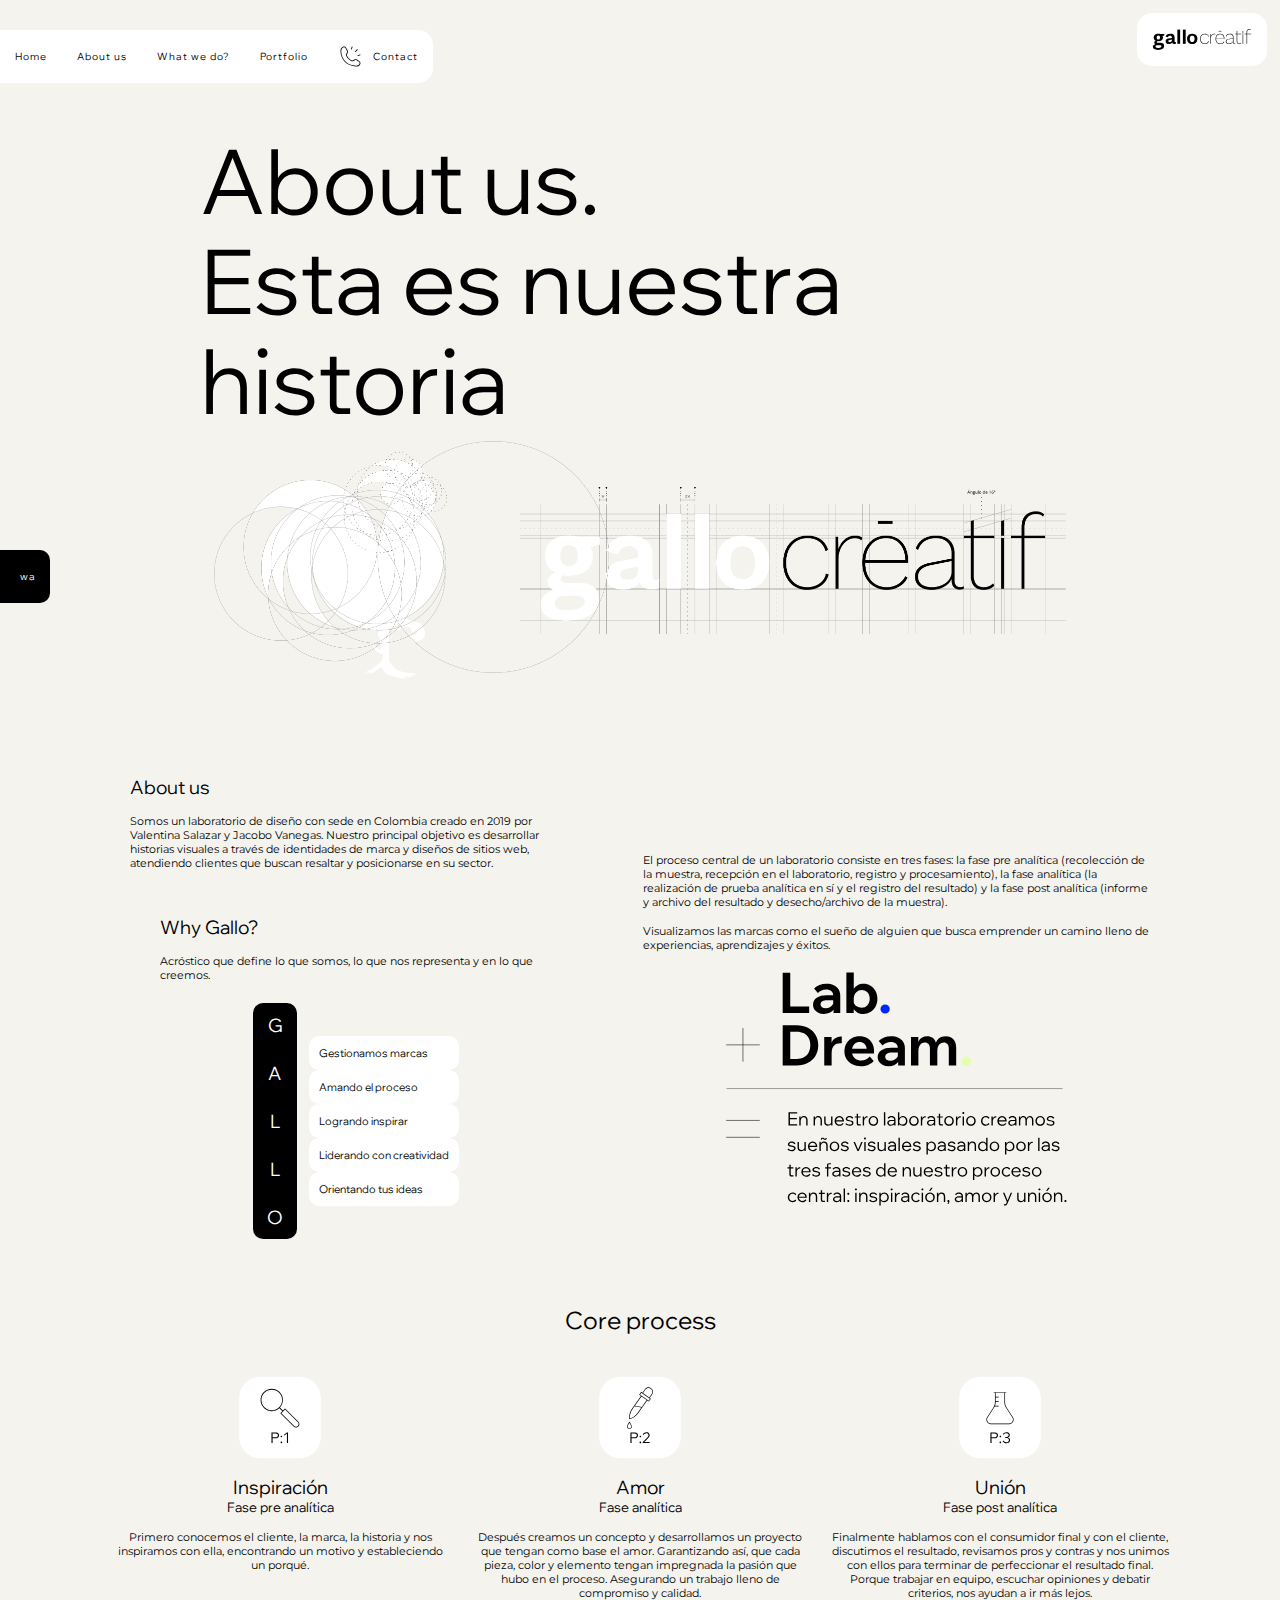
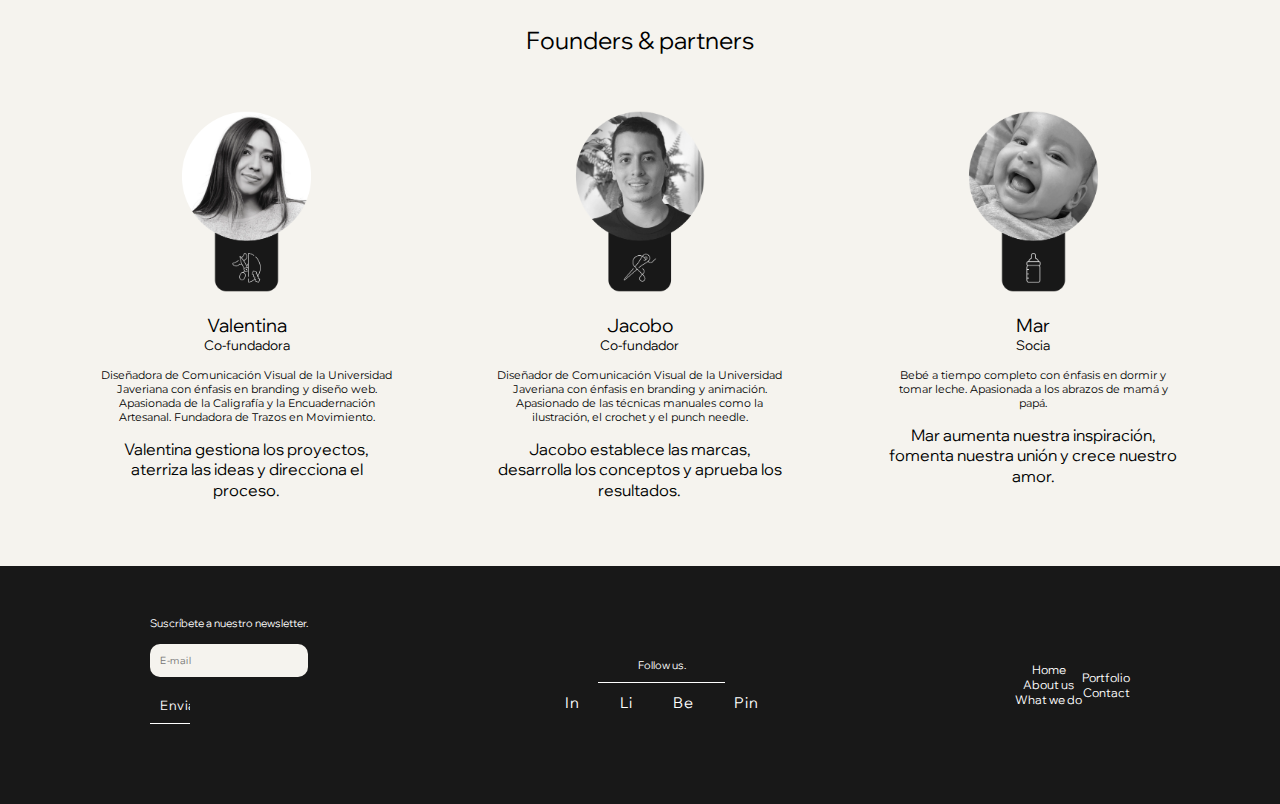
==== pages/about-us.html @ 7be320f9 "Eliminé algunas palabras del SEO para hacerlo más corto, eliminé la imagen de acróstico para recrear" ====
<!DOCTYPE html>
<html lang="en">
<head>
    <meta charset="UTF-8">
    <meta http-equiv="X-UA-Compatible" content="IE=edge">
    <meta name="viewport" content="width=device-width, initial-scale=1.0">

    <!-- SEO -->
    <meta name="description" content="Creamos conceptos y qué mejor que mostrarte el nuestro. Conoce nuestra esencia, nuestro Core Process, por qué nos llamamos GALLO, por qué somos un laboratorio de sueños y quiénes hacen parte de nuestro equipo.">
    <meta name="keywords" content="BRANDING, DESIGN, PAGINAS WEB, WEB DESIGN, MARCAS, EMPAQUES, PACKAGING, VCARDS, LOGOS, WORDPRESS, E-COMMERCE, TIENDA ONLINE">

    <title>About us | GALLO Créatif</title>
    <link rel="shortcut icon" href="../images/favicon.svg">

    <!-- LINK DE BOOTSTRAP CSS only -->
    <link href="https://cdn.jsdelivr.net/npm/bootstrap@5.2.0/dist/css/bootstrap.min.css" rel="stylesheet" integrity="sha384-gH2yIJqKdNHPEq0n4Mqa/HGKIhSkIHeL5AyhkYV8i59U5AR6csBvApHHNl/vI1Bx" crossorigin="anonymous">

    <!-- LINKS DE HOJAS DE ESTILOS (CSS) -->
    <link rel="stylesheet" href="../styles/styles.css">

    <!-- LINKS DE FUENTES -->
    <link rel="preconnect" href="https://fonts.googleapis.com">
    <link rel="preconnect" href="https://fonts.gstatic.com" crossorigin>
    <link href="https://fonts.googleapis.com/css2?family=Montserrat:ital,wght@0,100;0,200;0,300;0,400;0,500;0,600;0,700;0,800;0,900;1,100;1,200;1,300;1,400;1,500;1,600;1,700;1,800;1,900&family=Open+Sans:ital,wght@0,300;0,400;0,500;0,600;0,700;0,800;1,300;1,400;1,500;1,600;1,700;1,800&family=Work+Sans:ital,wght@0,100;0,200;0,300;0,400;0,500;0,600;0,700;0,800;0,900;1,100;1,200;1,300;1,400;1,500;1,600;1,700;1,800;1,900&display=swap" rel="stylesheet">
    <link href="http://fonts.cdnfonts.com/css/wix-madefor-text" rel="stylesheet">
</head>

<body class="container-fluid">
    <!-- CABECERA -->
    <header class="barra-header row">

        <!-- MENÚ HAMBURGUESA -->
        <div class="hamburguesa col-12">
            <nav class="navbar navbar-expand-lg">
                <div class="container-fluid">
                    <button class="boton-hamburguesa" type="button" data-bs-toggle="collapse" data-bs-target="#navbarNav" aria-controls="navbarNav" aria-expanded="false" aria-label="Toggle navigation">
                        <svg xmlns="http://www.w3.org/2000/svg" class="icon icon-tabler icon-tabler-menu" width="20" height="20" viewBox="0 0 24 24" stroke-width="1" stroke="#fff" fill="none" stroke-linecap="round" stroke-linejoin="round">
                            <path stroke="none" d="M0 0h24v24H0z" fill="none"/>
                            <line x1="4" y1="8" x2="20" y2="8" />
                            <line x1="4" y1="16" x2="20" y2="16" />
                        </svg>
                    </button>
                    <div class="collapse navbar-collapse" id="navbarNav">
                        <ul class="navbar-nav">
                            <li class="nav-item">
                                <a class="nav-link" aria-current="page" href="../index.html">Home</a>
                            </li>
                            <li class="nav-item">
                                <a class="nav-link active" href="./about-us.html">About us</a>
                            </li>
                            <li class="nav-item">
                                <a class="nav-link" href="./what-we-do.html">What we do?</a>
                            </li>
                            <li class="nav-item">
                                <a class="nav-link" href="./portfolio.html">Portfolio</a>
                            </li>
                            <li class="nav-item">
                                <a class="nav-link" href="./contact.html">Contact</a>
                            </li>
                        </ul>
                    </div>
                </div>
            </nav>
        </div>

        <!-- NAVBAR DESKTOP -->
        <div class="col">
            <a href="../index.html">
                <div>
                    <img class="logo-header" src="../images/logo-gallo-principal.svg" alt="Logo de GALLO">
                </div>
            </a>
        </div>
        <div class="col">
            <nav class="navegacion">
                <ul class="links-navegacion">
                    <li>
                        <a href="../index.html">
                            <p>Home</p>
                        </a>
                    </li>
                    <li>
                        <a href="./about-us.html">
                            <p>About us</p>
                        </a>
                    </li>
                    <li>
                        <a href="./what-we-do.html">
                            <p>What we do?</p>
                        </a>
                    </li>
                    <li>
                        <a href="./portfolio.html">
                            <p>Portfolio</p>
                        </a>
                    </li>
                    <li>
                        <a href="./contact.html">
                            <img src="../images/contact.svg" alt="icono de contact">
                            <p>Contact</p>
                        </a>
                    </li>
                </ul>
            </nav>
        </div>
        <div class="col">
            <a href="https://wa.link/rpb7yg" target="_blank">
                <div class="boton-whatsapp">
                    <span class="titulos">wa</span>
                </div>
            </a>
        </div>
    </header>

    <!-- CONTENIDO -->
    <main class="row">
        <!-- PRIMERA PARTE -->
        <section class="portadas-secundarias">
            <article>
                <h1 class="titulos-portadas">About us.<br>Esta es nuestra historia</h1>
                <img class="logo-about-us" src="../images/logos-about-us.png" alt="logos de GALLO">
            </article>
        </section>
        <!-- SEGUNDA PARTE -->
        <section class="nuestra-esencia">
            <div class="about-us">
                <h3 class="titulos">About us</h3>
                <p>Somos un laboratorio de diseño con sede en Colombia creado en 2019 por Valentina Salazar y Jacobo Vanegas. Nuestro principal objetivo es desarrollar historias visuales a través de identidades de marca y diseños de sitios web, atendiendo clientes que buscan resaltar y posicionarse en su sector.</p>
                <div class="why-gallo">
                    <h3 class="titulos">Why Gallo?</h3>
                    <p>Acróstico que define lo que somos, lo que nos representa y en lo que creemos.</p>
                    <span class="acrostico">
                        <span>
                            <h6 id="vertical" class="titulos">G A L L O</h6>
                        </span>
                        <span>
                            <h6 class="titulos">Gestionamos marcas</h6>
                            <h6 class="titulos">Amando el proceso</h6>
                            <h6 class="titulos">Logrando inspirar</h6>
                            <h6 class="titulos">Liderando con creatividad</h6>
                            <h6 class="titulos">Orientando tus ideas</h6>
                        </span>
                    </div>
                </div>
            </div>
            <div class="explicacion-concepto-lab">
                <p>El proceso central de un laboratorio consiste en tres fases: la fase pre analítica (recolección de la muestra, recepción en el laboratorio, registro y procesamiento), la fase analítica (la realización de prueba analítica en sí y el registro del resultado) y la fase post analítica (informe y archivo del resultado y desecho/archivo de la muestra).</p>
                <p>Visualizamos las marcas como el sueño de alguien que busca emprender un camino lleno de experiencias, aprendizajes y éxitos.</p>
                <img id="formula" src="../images/formula.svg" alt="formula de gallo">
            </div>
        </section>
        <h2 class="titulos-centrados">Core process</h2>
        <section class="columnas-core-process">
            <div>
                <img src="../images/1-core-process.svg" alt="paso 1 de core process">
                <section>
                    <h3 class="titulos">Inspiración</h3>
                    <h5 class="titulos">Fase pre analítica</h5>
                    <p>Primero conocemos el cliente, la marca, la historia y nos inspiramos con ella, encontrando un motivo y estableciendo un porqué.</p>
                </section>
            </div>
            <div>
                <img src="../images/2-core-process.svg" alt="paso 2 de core proces">
                <section>
                    <h3 class="titulos">Amor</h3>
                    <h5 class="titulos">Fase analítica</h5>
                    <p>Después creamos un concepto y desarrollamos un proyecto que tengan como base el amor. Garantizando así, que cada pieza, color y elemento tengan impregnada la pasión que hubo en el proceso. Asegurando un trabajo lleno de compromiso y calidad.</p>
                </section>
            </div>
            <div>
                <img src="../images/3-core-process.svg" alt="paso 3 de core proces">
                <section>
                    <h3 class="titulos">Unión</h3>
                    <h5 class="titulos">Fase post analítica</h5>
                    <p>Finalmente hablamos con el consumidor final y con el cliente, discutimos el resultado, revisamos pros y contras y nos unimos con ellos para terminar de perfeccionar el resultado final. Porque trabajar en equipo, escuchar opiniones y debatir criterios, nos ayudan a ir más lejos.</p>
                </section>
            </div>
        </section>
        <h2 class="titulos-centrados">Founders & partners</h2>
        <section class="columnas-about-us">
            <div>
                <img src="../images/valentina.png" alt="Foto de Valentina">
                <h3 class="titulos">Valentina</h3>
                <h5 class="titulos">Co-fundadora</h5>
                <p>Diseñadora de Comunicación Visual de la Universidad Javeriana con énfasis en branding y diseño web. Apasionada de la Caligrafía y la Encuadernación Artesanal. Fundadora de Trazos en Movimiento.</p>
                <p class="parrafo-destacado">Valentina gestiona los proyectos, aterriza las ideas y direcciona el proceso.</p>
            </div>
            <div>
                <img src="../images/jacobo.png" alt="Foto de Jacobo">
                <h3 class="titulos">Jacobo</h3>
                <h5 class="titulos">Co-fundador</h5>
                <p>Diseñador de Comunicación Visual de la Universidad Javeriana con énfasis en branding y animación. Apasionado de las técnicas manuales como la ilustración, el crochet y el punch needle.</p>
                <p class="parrafo-destacado">Jacobo establece las marcas, desarrolla los conceptos y aprueba los resultados.</p>
            </div>
            <div>
                <img src="../images/mar.png" alt="Foto de Mar">
                <h3 class="titulos">Mar</h3>
                <h5 class="titulos">Socia</h5>
                <p>Bebé a tiempo completo con énfasis en dormir y tomar leche. Apasionada a los abrazos de mamá y papá.</p>
                <p class="parrafo-destacado">Mar aumenta nuestra inspiración, fomenta nuestra unión y crece nuestro amor.</p>
            </div>
        </section>
        
    </main>

    <!-- PIE DE PÁGINA -->
    <footer class="row">
        <div class="col-lg-4">
            <h6 class="titulos">Suscríbete a nuestro newsletter.</h6>
            <form>
                <input class="input-texto" type="text" id="e-mail" placeholder="E-mail">
                <input class="boton-formulario" type="submit" value="Enviar">
            </form>
        </div>
        <div class="col-lg-4">
            <h6 class="titulos" id="follow-us" >Follow us.</h6>
            <ul class="redes-sociales">
                <li><a href="https://www.instagram.com/gallocreatif/" target="_blank">In</a></li>
                <li><a href="https://www.linkedin.com/in/valentinasalazarh/" target="_blank">Li</a></li>
                <li><a href="https://www.behance.net/" target="_blank">Be</a></li>
                <li><a href="https://co.pinterest.com/" target="_blank">Pin</a></li>
            </ul>
        </div>
        <div class="div-navbar-footer col-lg-4">
            <nav>
                <ul class="navbar-footer">
                    <li><a href="../index.html">Home</a></li>
                    <li><a href="./about-us.html">About us</a></li>
                    <li><a href="./what-we-do.html">What we do</a></li>
                </ul>
            </nav>
            <nav>
                <ul class="navbar-footer">
                    <li><a href="./portfolio.html">Portfolio</a></li>
                    <li><a href="./contact.html">Contact</a></li>
                </ul>
            </nav>
        </div> 
    </footer>

    <!-- JavaScript Bundle with Popper -->
    <script src="https://cdn.jsdelivr.net/npm/bootstrap@5.2.0/dist/js/bootstrap.bundle.min.js" integrity="sha384-A3rJD856KowSb7dwlZdYEkO39Gagi7vIsF0jrRAoQmDKKtQBHUuLZ9AsSv4jD4Xa" crossorigin="anonymous"></script>

</body>
</html>
---- styles/styles.css ----
@charset "UTF-8";
/* Este Maps está aplicado en todos los colores que hay en los diferentes HTML del Sitio Web */
/* Variables de tipografías */
/* Variables de bordes */
/* Este Mixin está aplicado en ".acróstico" y ".fórmula" del partial main-about-us */
/* Lo añado con este código: @include centrar (x);" */
/* Este Mixin está aplicado en los Flex existentes en los 5 HTML */
/* Lo añado con este código: @include flex ($direction:, $justify:, $align:);" */
.blanco, button {
  font-family: "Wix Madefor Display", sans-serif;
  font-weight: 100;
  border: none;
  padding: 10px;
  margin: 10px 0px 15px 0px;
  display: flex;
  align-items: center;
  background-color: transparent;
}
.blanco:hover, button:hover {
  padding-left: 20px;
  padding-right: 20px;
  cursor: pointer;
  transition: 0.7s;
}

/* Este Extends está aplicado en los botones del partial "_botones.scss" */
/* párrafos */
p {
  font-family: "Montserrat", sans-serif;
  font-weight: 400;
  font-size: 0.7em;
  margin: 15px 0px 15px 0px;
  width: 100%;
}

.parrafo-destacado {
  font-family: "Wix Madefor Display", sans-serif;
  line-height: 1.3em;
  font-weight: 500;
  font-size: 1em;
  margin: 15px 0px 15px 0px;
  width: 100%;
}

/* títulos */
.titulos {
  font-family: "Wix Madefor Display", sans-serif;
  font-weight: 100;
}

.titulos-centrados {
  font-family: "Wix Madefor Display", sans-serif;
  font-weight: 100;
  text-align: center;
}

.titulos-gigantes {
  font-family: "Wix Madefor Display", sans-serif;
  font-weight: 100;
  font-size: 55px;
  line-height: 55px;
}

.titulos-portadas {
  font-family: "Wix Madefor Display", sans-serif;
  font-weight: 100;
  font-size: 45px;
  line-height: 47px;
  padding-top: 80px;
}

.titulo-portada-contact {
  font-family: "Wix Madefor Display", sans-serif;
  font-weight: 100;
  font-size: 45px;
  line-height: 50px;
  padding-top: 130px;
}

/* Media queries tablet */
@media screen and (min-width: 768px) {
  .parrafo-50 {
    width: 50%;
  }
  .titulos-portadas {
    font-size: 60px;
    line-height: 60px;
  }
  .texto-index {
    grid-area: texto-index;
    z-index: 1;
  }
}
/* Media queries desktop pequeño */
@media screen and (min-width: 1250px) {
  .parrafo-50 {
    padding-top: 20px;
    width: 40%;
  }
  .titulos-portadas {
    font-family: "Wix Madefor Display", sans-serif;
    font-weight: 100;
    font-size: 90px;
    line-height: 100px;
    padding-top: 80px;
  }
  .titulo-portada-contact {
    font-size: 70px;
    line-height: 70px;
  }
  .titulos-gigantes {
    font-size: 80px;
    line-height: 80px;
    padding-right: 20px;
  }
}
/* Media queries desktop mediano */
@media screen and (min-width: 1550px) {
  .titulos-portadas {
    font-size: 120px;
    line-height: 140px;
  }
}
/* Media queries desktop grande (iMac 24") */
@media screen and (min-width: 1980px) {
  p {
    font-size: 17px;
  }
  .titulos-portadas {
    font-size: 140px;
  }
}
@font-face {
  font-family: "Wix Madefor Text";
  font-style: normal;
  font-weight: 400;
  src: local("Wix Madefor Text"), url("../fonts/assets/WixMadeforTextRegular.woff") format("woff");
}
@font-face {
  font-family: "Wix Madefor Text";
  font-style: italic;
  font-weight: 400;
  src: local("Wix Madefor Text"), url("../fonts/assets/WixMadeforTextItalic.woff") format("woff");
}
@font-face {
  font-family: "Wix Madefor Text";
  font-style: normal;
  font-weight: 700;
  src: local("Wix Madefor Text"), url("../fonts/assets/WixMadeforTextBold.woff") format("woff");
}
@font-face {
  font-family: "Wix Madefor Text";
  font-style: italic;
  font-weight: 700;
  src: local("Wix Madefor Text"), url("../fonts/assets/WixMadeforTextBoldItalic.woff") format("woff");
}
@font-face {
  font-family: "Wix Madefor Text";
  font-style: normal;
  font-weight: 800;
  src: local("Wix Madefor Text"), url("../fonts/assets/WixMadeforTextXBold.woff") format("woff");
}
@font-face {
  font-family: "Wix Madefor Text";
  font-style: italic;
  font-weight: 800;
  src: local("Wix Madefor Text"), url("../fonts/assets/WixMadeforTextXBoldItalic.woff") format("woff");
}
@font-face {
  font-family: "Wix Madefor Display";
  font-style: normal;
  font-weight: 400;
  src: local("Wix Madefor Display"), url("../fonts/assets/WixMadeforDisplayRegular.woff") format("woff");
}
@font-face {
  font-family: "Wix Madefor Display";
  font-style: normal;
  font-weight: 700;
  src: local("Wix Madefor Display"), url("../fonts/assets/WixMadeforDisplayBold.woff") format("woff");
}
@font-face {
  font-family: "Wix Madefor Display";
  font-style: normal;
  font-weight: 800;
  src: local("Wix Madefor Display"), url("../fonts/assets/WixMadeforDisplayExtraBold.woff") format("woff");
}
/* botones generales */
button {
  border-bottom: 1px solid #000;
  color: #000;
}
button:hover {
  border-bottom: 1px solid #0025FF;
  color: #0025FF;
}

.blanco {
  color: #fff;
  border-bottom: 1px solid #fff;
}
.blanco:hover {
  color: #E2FFA4;
  border-bottom: 1px solid #E2FFA4;
}

.chevron {
  width: 20px;
  padding: 3px;
}

/* botones form */
.botones-formulario {
  display: flex;
  flex-wrap: wrap;
  flex-direction: row;
  justify-content: space-between;
  align-items: flex-end;
}

/* botones del header */
.boton-whatsapp {
  position: fixed;
  top: 550px;
  z-index: 100;
  left: 0;
  padding: 20px;
  width: 50px;
  background-color: #000;
  color: #fff;
  font-size: 10px;
  letter-spacing: 1px;
  border-bottom-right-radius: 10px;
  border-top-right-radius: 10px;
}
.boton-whatsapp:hover {
  color: #000;
  background-color: #E2FFA4;
  transition: 0.5s;
  width: 60px;
}

#wa-portfolio {
  background-color: #F5F3EE;
  color: #000;
}
#wa-portfolio:hover {
  background-color: #E2FFA4;
  color: #000;
}

.cards-portfolio {
  padding: 15px 0px 15px 0px;
}
.cards-portfolio img {
  width: 100%;
  border-radius: 20px;
}
.cards-portfolio section {
  height: 215px;
  position: relative;
  z-index: 100;
  padding: 25px;
  border-radius: 30px;
  margin-top: -40px;
  z-index: 1;
  background-color: #F5F3EE;
  color: #000;
}
.cards-portfolio section .info-cards {
  display: flex;
  flex-wrap: wrap;
  flex-direction: row;
  justify-content: space-between;
  align-items: center;
}

.contenido-modal {
  text-align: center;
  background-color: #F5F3EE;
}
.contenido-modal div {
  padding: 10px;
}
.contenido-modal div .logos-clientes {
  border-radius: 0;
  width: 200px;
  display: block;
  margin: 0 auto;
  padding: 20px;
}
.contenido-modal .galeria-clientes img {
  border-radius: 50px;
  padding: 20px;
}

.header-modal {
  height: 1px;
  background-color: #F5F3EE;
  border: none;
}

.boton-cerrar-modal:hover {
  border: none;
}

/* Media queries tablet */
@media screen and (min-width: 768px) {
  .cards-portfolio {
    padding: 15px;
  }
  .contenido-modal {
    display: grid;
    grid-template-columns: 40% 60%;
    grid-template-rows: auto;
    /* Lo siguiente es el scroll vertical: */
  }
  .contenido-modal .galeria-clientes {
    display: grid;
    grid-auto-flow: row;
    gap: 1px;
    overflow-x: auto;
    overscroll-behavior-y: contain;
    -ms-scroll-snap-type: x mandatory;
        scroll-snap-type: x mandatory;
    scrollbar-width: none;
  }
  .contenido-modal .galeria-clientes > img {
    scroll-snap-align: start;
  }
  .contenido-modal .galeria-clientes img {
    border-radius: 60px;
    width: 100%;
    -o-object-fit: contain;
       object-fit: contain;
  }
  .contenido-modal .galeria-clientes::-webkit-scrollbar {
    display: none;
  }
}
/* Media queries desktop  */
@media screen and (min-width: 1250px) {
  .contenido-modal {
    grid-template-columns: 30% 70%;
    align-items: center;
    height: 100%;
    /* Lo siguiente es el scroll horizontal: */
  }
  .contenido-modal div {
    padding: 30px;
  }
  .contenido-modal .galeria-clientes {
    grid-auto-flow: column;
    overflow-y: auto;
    overscroll-behavior-x: contain;
  }
  .contenido-modal .galeria-clientes > img {
    scroll-snap-align: start;
  }
  .contenido-modal .galeria-clientes img {
    width: 600px;
  }
  .contenido-modal .galeria-clientes::-webkit-scrollbar {
    display: none;
  }
}
footer {
  padding: 50px;
  color: #fff;
  background-color: #181818;
}
footer div #follow-us {
  position: block;
  margin: 0 auto;
  width: 50%;
  padding: 10px;
  border-bottom: 1px solid #fff;
  text-align: center;
}
footer div .redes-sociales {
  padding: 10px;
  display: flex;
  justify-content: space-between;
  font-family: "Wix Madefor Display", sans-serif;
  font-size: 15px;
  letter-spacing: 1px;
  list-style-type: none;
}
footer div .redes-sociales li a {
  padding: 20px;
  color: #fff;
}
footer div .redes-sociales li a:hover {
  text-decoration: underline;
}

/* Media queries desktop pequeño */
@media screen and (min-width: 1250px) {
  footer {
    padding: 50px 150px 50px 150px;
    display: flex;
    flex-wrap: wrap;
    flex-direction: row;
    justify-content: space-between;
    align-items: center;
  }
}
form {
  font-family: "Wix Madefor Display", sans-serif;
  display: flex;
  flex-wrap: wrap;
  flex-direction: column;
  justify-content: flex-start;
  align-items: stretch;
  margin: 14px 0px 15px 0px;
}
form input {
  border: none;
  background-color: #F5F3EE;
  font-family: "Wix Madefor Display", sans-serif;
  font-weight: 300;
  font-size: 10px;
  letter-spacing: 0.5px;
  padding: 10px;
  border-radius: 10px;
}
form input:focus {
  outline: none;
  background-color: #E2FFA4;
}
form span, form label {
  padding: 10px;
}
form select {
  border: none;
  background-color: #F5F3EE;
  font-weight: 300;
  font-size: 10px;
  letter-spacing: 0.5px;
  padding: 10px;
  border-radius: 10px;
}
form select:hover {
  outline: none;
  background-color: #E2FFA4;
}
form textarea {
  width: 100%;
  padding: 15px;
  border: none;
  border-radius: 15px;
  background-color: #F5F3EE;
  font-family: "Wix Madefor Display", sans-serif;
  font-weight: 300;
  font-size: 10px;
  letter-spacing: 0.5px;
}
form textarea:focus {
  outline: none;
  background-color: #E2FFA4;
}
form [type=radio] {
  cursor: pointer;
  height: 20px;
  width: 20px;
  border-radius: 100%;
}
form [type=checkbox] {
  cursor: pointer;
  height: 20px;
  width: 20px;
}
form [type=submit], form [type=reset] {
  font-family: "Wix Madefor Display", sans-serif;
  font-weight: 100;
  font-size: 13px;
  border: none;
  border-bottom: 1px solid #fff;
  border-radius: 0px;
  color: #fff;
  width: 25%;
  padding: 10px;
  margin: 10px 0px 15px 0px;
  display: flex;
  flex-wrap: wrap;
  flex-direction: row;
  justify-content: space-between;
  align-items: center;
  background-color: transparent;
}
form [type=submit]:hover, form [type=reset]:hover {
  padding-left: 20px;
  padding-right: 20px;
  cursor: pointer;
  transition: 0.7s;
}

.newsletter-formulario {
  padding-top: 20px;
  display: flex;
  flex-wrap: wrap;
  flex-direction: row;
  justify-content: flex-end;
  align-items: center;
}

.tratamiento-datos-formulario {
  display: flex;
  flex-wrap: wrap;
  flex-direction: row;
  justify-content: flex-end;
  align-items: center;
}

body {
  width: 100%;
  overflow-x: hidden;
  position: relative;
}

main {
  background-color: #F5F3EE;
}

a {
  text-decoration: none;
  color: #000;
}
a:hover {
  color: #000;
}

/* Color de texto seleccionado */
::-moz-selection {
  background-color: #F5FFDE;
}
::selection {
  background-color: #F5FFDE;
}

.logo-header {
  position: fixed;
  top: 13px;
  z-index: 100;
  right: 1%;
  width: 100px;
  padding: 13px;
  background-color: #fff;
  border-radius: 10px;
}

.logo-about-us {
  width: 100%;
}

/* Media queries tablet */
@media screen and (min-width: 768px) {
  .logo-header {
    width: 130px;
    padding: 15px;
    border-radius: 15px;
  }
}
.nuestra-esencia {
  padding: 50px;
}
.nuestra-esencia .acrostico {
  display: flex;
  flex-wrap: wrap;
  flex-direction: row;
  justify-content: center;
  align-items: center;
  flex-wrap: nowrap;
}
.nuestra-esencia .acrostico span {
  margin: 6px;
}
.nuestra-esencia .acrostico span #vertical {
  color: #fff;
  -ms-writing-mode: tb-lr;
      writing-mode: vertical-lr;
  background-color: #000;
  text-orientation: upright;
  font-size: 1.15em;
}
.nuestra-esencia .acrostico span h6 {
  background-color: #fff;
  padding: 10px;
  border-radius: 10px;
}

#formula {
  width: 70%;
  display: block;
  margin: 0 auto;
}

.columnas-about-us {
  padding: 50px;
  text-align: center;
}
.columnas-about-us div {
  padding: 10px;
}
.columnas-about-us div img {
  width: 50%;
  padding-bottom: 15px;
  display: block;
  margin: 0 auto;
}

.columnas-core-process {
  padding: 50px 60px 50px 60px;
  text-align: center;
}
.columnas-core-process div {
  padding: 10px;
}
.columnas-core-process div img {
  width: 30%;
  padding-bottom: 15px;
  display: block;
  margin: 0 auto;
}

/* Media queries tablet */
@media screen and (min-width: 768px) {
  .nuestra-esencia {
    padding: 0px 50px 0px 50px;
    display: flex;
    align-items: center;
  }
  .nuestra-esencia div {
    padding: 10px;
  }
  .columnas-about-us {
    display: flex;
    justify-content: space-between;
  }
  .columnas-core-process {
    display: flex;
    justify-content: space-between;
  }
  .columnas-core-process div {
    width: 400px;
  }
  .columnas-core-process div img {
    width: 100px;
    height: 100px;
  }
}
/* Media queries desktop pequeño */
@media screen and (min-width: 1250px) {
  .nuestra-esencia {
    padding: 0px 100px 0px 100px;
  }
  .nuestra-esencia div {
    padding: 30px;
  }
  .columnas-about-us div {
    padding: 0px 50px 0px 50px;
  }
  .columnas-core-process {
    padding: 30px 100px 0px 100px;
  }
}
.mail-tel-contact ul {
  display: flex;
  flex-flow: column nowrap;
  list-style-type: none;
}
.mail-tel-contact ul li a {
  padding: 5px;
  display: flex;
  flex-wrap: wrap;
  flex-direction: row;
  justify-content: flex-start;
  align-items: center;
}
.mail-tel-contact ul li a:hover {
  background-color: #E2FFA4;
  border-radius: 20px;
  padding-left: 20px;
  transition: 0.8s;
}

.contact-1 {
  padding: 50px;
  background-color: #F5F3EE;
}

.contact-2 {
  padding: 50px;
  background-color: #181818;
  color: #fff;
}

.info-contact div {
  padding: 10px 0px 10px 0px;
}

/* Media queries tablet */
@media screen and (min-width: 768px) {
  .mail-tel-contact ul li a h5 {
    font-size: 25px;
  }
}
/* Media queries desktop pequeño */
@media screen and (min-width: 1250px) {
  .contact-1 {
    padding: 100px 50px 50px 100px;
  }
  .contact-2 {
    padding: 120px 80px 50px 80px;
  }
}
.dreams {
  background-color: #fff;
  border-radius: 100px;
  padding-right: 20px;
  padding-left: 20px;
  padding-bottom: 10px;
  margin-left: -20px;
  line-height: 65px;
}

.video-portada {
  width: 100%;
  margin: 15px 0px 15px 0px;
  border-radius: 15px;
}

.core-process-index div {
  display: flex;
  flex-wrap: wrap;
  flex-direction: row;
  justify-content: space-evenly;
  align-items: center;
  flex-wrap: nowrap;
  margin: 10px;
}
.core-process-index div .punto-azul {
  width: 10px;
  height: 10px;
  border-radius: 100%;
  background-color: #0025FF;
}
.core-process-index div .punto-negro {
  width: 10px;
  height: 10px;
  border-radius: 100%;
  background-color: #000;
}
.core-process-index div .punto-verde {
  width: 10px;
  height: 10px;
  border-radius: 100%;
  background-color: #E2FFA4;
}

.portfolio-index {
  padding: 50px;
  background-color: #181818;
}
.portfolio-index .texto-portfolio-index {
  color: #fff;
}

#card-hide {
  display: none;
}

/* Media queries tablet */
@media screen and (min-width: 768px) {
  .video-portada {
    grid-area: video-portada;
    width: 440px;
    position: absolute;
    left: -190px;
    top: -20px;
  }
  .core-process-index {
    position: absolute;
    left: 30px;
    top: 30px;
    padding: 20px 40px 20px 40px;
    z-index: 1;
    background-color: #fff;
    border-radius: 20px;
    grid-area: core-process-index;
  }
  .core-process-index div {
    justify-content: start;
  }
  .grid-portfolio-index {
    display: flex;
    flex-wrap: wrap;
    flex-direction: row;
    justify-content: space-between;
    align-items: center;
    flex-wrap: nowrap;
  }
}
/* Media queries desktop pequeño */
@media screen and (min-width: 1250px) {
  .video-portada {
    left: -450px;
    top: 10px;
    width: 550px;
    margin-bottom: 30px;
  }
  .core-process-index {
    z-index: 1;
    left: -20px;
    top: 5px;
    background-color: transparent;
    grid-area: core-process-index;
  }
  .portfolio-index {
    padding: 110px;
    display: flex;
    flex-wrap: wrap;
    flex-direction: row;
    justify-content: space-between;
    align-items: center;
    flex-wrap: nowrap;
  }
  .grid-portfolio-index {
    justify-content: center;
  }
}
/* Media queries desktop mediano */
@media screen and (min-width: 1550px) {
  .video-portada {
    left: -450px;
    top: 10px;
    width: 670px;
    margin-bottom: 50px;
  }
  #card-hide {
    display: block;
  }
}
/* Media queries desktop grande (iMac 24") */
@media screen and (min-width: 1980px) {
  .video-portada {
    left: -650px;
    top: 10px;
    width: 800px;
    margin-bottom: 50px;
  }
  #card-hide {
    display: block;
  }
  .grid-portfolio-index {
    margin-top: 70px;
  }
}
.portfolio-grid {
  background-color: #181818;
  padding: 50px;
}

/* Media queries tablet */
@media screen and (min-width: 768px) {
  .portfolio-grid {
    padding: 20px;
    display: grid;
    grid-template-columns: 50% 50%;
    grid-template-rows: auto;
  }
}
/* Media queries desktop pequeño */
@media screen and (min-width: 1250px) {
  .portfolio-grid {
    grid-template-columns: 1fr 1fr 1fr 1fr;
    grid-template-rows: auto;
  }
}
.servicios-actuales {
  padding: 50px;
  text-align: center;
}
.servicios-actuales div {
  padding: 5px;
}
.servicios-actuales img {
  width: 70px;
  height: 70px;
}

.servicios-futuros {
  padding: 50px;
  text-align: center;
}
.servicios-futuros div {
  padding: 5px;
}
.servicios-futuros img {
  width: 70px;
  height: 70px;
}

/* Media queries tablet */
@media screen and (min-width: 768px) {
  .servicios-actuales {
    display: grid;
    grid-template-columns: 1fr 1fr;
    grid-template-rows: 1fr 1fr 1fr 1fr;
    align-items: center;
  }
  .servicios-actuales .servicio-individual {
    text-align: left;
    display: flex;
    flex-wrap: wrap;
    flex-direction: row;
    justify-content: flex-start;
    align-items: center;
    flex-wrap: nowrap;
  }
  .servicios-actuales .servicio-individual img {
    margin: 10px;
  }
  .servicios-futuros {
    display: grid;
    grid-template-columns: 1fr 1fr;
    grid-template-rows: 1fr 1fr;
    align-items: center;
  }
  .servicios-futuros .servicio-futuro-individual {
    margin: 0px 50px 0px 50px;
  }
  .servicios-futuros .servicio-futuro-individual img {
    margin: 10px;
  }
}
/* Media queries desktop pequeño */
@media screen and (min-width: 1250px) {
  .servicios-actuales {
    padding: 0px 200px 50px 200px;
  }
  .servicios-futuros {
    grid-template-columns: 1fr 1fr 1fr 1fr;
    grid-template-rows: 100%;
    align-items: center;
  }
  .servicios-futuros .servicio-futuro-individual {
    margin: 0px 50px 0px 50px;
  }
}
/* Menú hamburguesa fondo claro */
.hamburguesa {
  background-color: #F5F3EE;
  font-family: "Wix Madefor Display", sans-serif;
  font-size: 12px;
  font-weight: 100;
}
.hamburguesa div li a {
  padding: 10px;
  text-align: center;
}
.hamburguesa div li a:hover {
  border-radius: 10px;
  background-color: #F5FFDE;
}
.hamburguesa .boton-hamburguesa {
  border: none;
  background-color: #181818;
  border-radius: 7px;
}
.hamburguesa .boton-hamburguesa:hover {
  border-radius: 7px;
  border: none;
}

/* Menú hamburguesa fondo oscuro */
.hamburguesa-fondo-negro {
  background-color: #181818;
  font-family: "Wix Madefor Display", sans-serif;
  font-size: 12px;
  font-weight: 100;
}
.hamburguesa-fondo-negro div li a {
  padding: 10px;
  text-align: center;
}
.hamburguesa-fondo-negro div li a:hover {
  border-radius: 10px;
  background-color: #232323;
}
.hamburguesa-fondo-negro .boton-hamburguesa-fondo-negro {
  border: none;
  background-color: #F5F3EE;
  border-radius: 7px;
}
.hamburguesa-fondo-negro .boton-hamburguesa-fondo-negro:hover {
  border-radius: 7px;
  border: none;
}

/* Navbar en desktop */
.navegacion {
  position: fixed;
  top: 30px;
  z-index: 100;
  left: 0;
}

.links-navegacion {
  display: none;
}

/* Navbar del footer */
.div-navbar-footer {
  display: flex;
  flex-wrap: wrap;
  flex-direction: row;
  justify-content: space-evenly;
  align-items: center;
}
.div-navbar-footer .navbar-footer {
  font-family: "Wix Madefor Display", sans-serif;
  font-weight: 300;
  font-size: 12px;
  list-style-type: none;
  color: #fff;
  text-align: center;
  margin: 10px 0px 10px 0px;
}
.div-navbar-footer .navbar-footer a {
  color: #fff;
}
.div-navbar-footer .navbar-footer a:hover {
  text-decoration: underline;
}

/* Media queries large */
@media screen and (min-width: 992px) {
  .hamburguesa {
    display: none;
  }
  .hamburguesa-fondo-negro {
    display: none;
  }
  .links-navegacion {
    display: flex;
    flex-flow: row nowrap;
    list-style-type: none;
    background-color: #fff;
    border-top-right-radius: 15px;
    border-bottom-right-radius: 15px;
  }
  .links-navegacion li a {
    display: flex;
    align-items: center;
    padding: 5px;
    margin: 0px 10px 0px 10px;
  }
  .links-navegacion li a img {
    padding-right: 10px;
  }
  .links-navegacion li a p {
    font-family: "Wix Madefor Display", sans-serif;
    letter-spacing: 1px;
    font-size: 10px;
  }
  .links-navegacion li a p:hover {
    padding-top: 3px;
    transition: 0.5s;
    color: #0025FF;
  }
}
.portadas {
  padding: 50px;
  padding-top: 90px;
}

.portadas-secundarias {
  padding: 30px;
}

.portada-portfolio {
  padding: 0px 50px 10px 50px;
  background-color: #181818;
  color: #fff;
}

/* Media queries tablet */
@media screen and (min-width: 768px) {
  .portadas {
    position: relative;
    display: grid;
    grid-template-columns: 60% 40%;
    grid-template-rows: 50% 50%;
    grid-template-areas: "texto-index core-process-index" "texto-index video-portada";
  }
}
/* Media queries large */
@media screen and (min-width: 992px) {
  .portadas {
    padding-top: 200px;
    padding-left: 150px;
  }
  .portada-portfolio, .portadas-secundarias {
    padding-top: 120px;
  }
}
/* Media queries desktop pequeño */
@media screen and (min-width: 1250px) {
  .portadas {
    padding: 110px;
    padding-top: 140px;
    grid-template-columns: 80% 20%;
    grid-template-rows: 50% 50%;
  }
  .portadas-secundarias {
    padding: 50px 200px 50px 200px;
  }
  .portada-portfolio {
    padding: 130px 100px 20px 100px;
  }
}
* {
  padding: 0%;
  margin: 0%;
  box-sizing: border-box;
}/*# sourceMappingURL=styles.css.map */
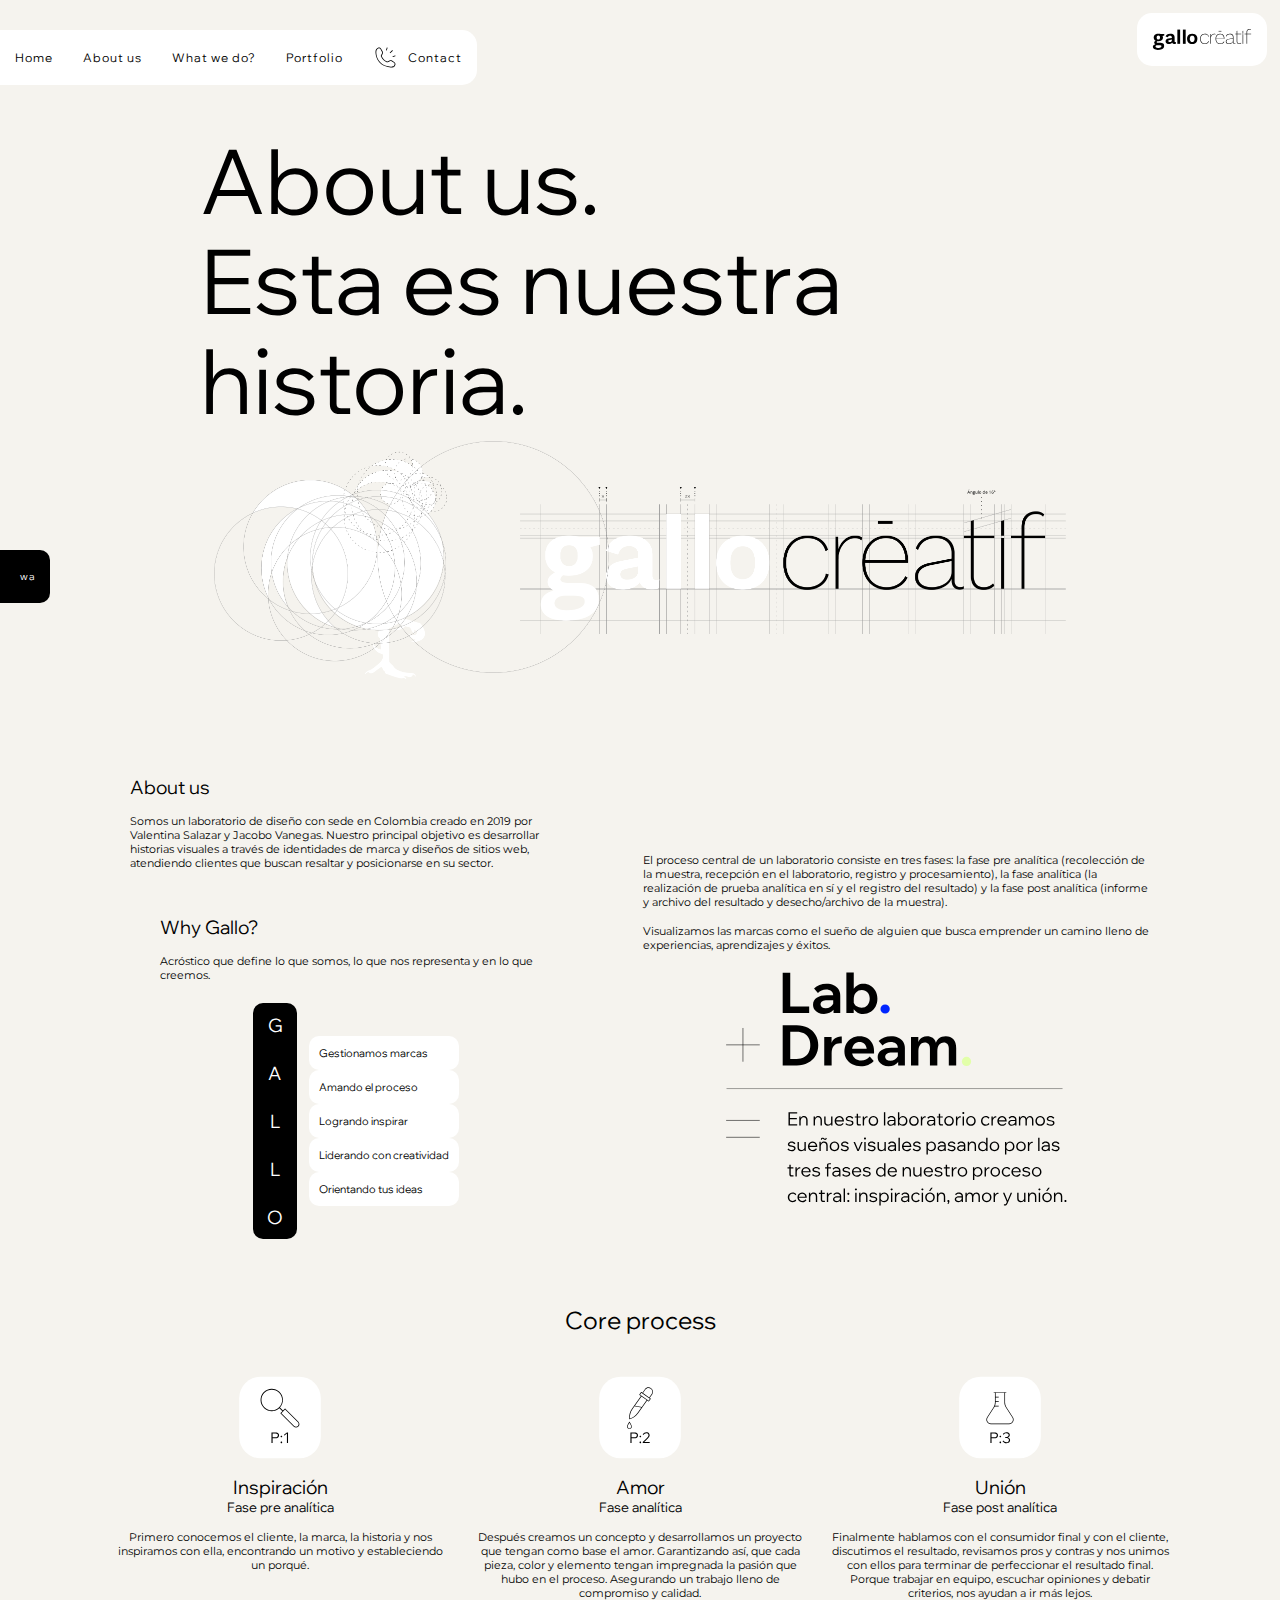
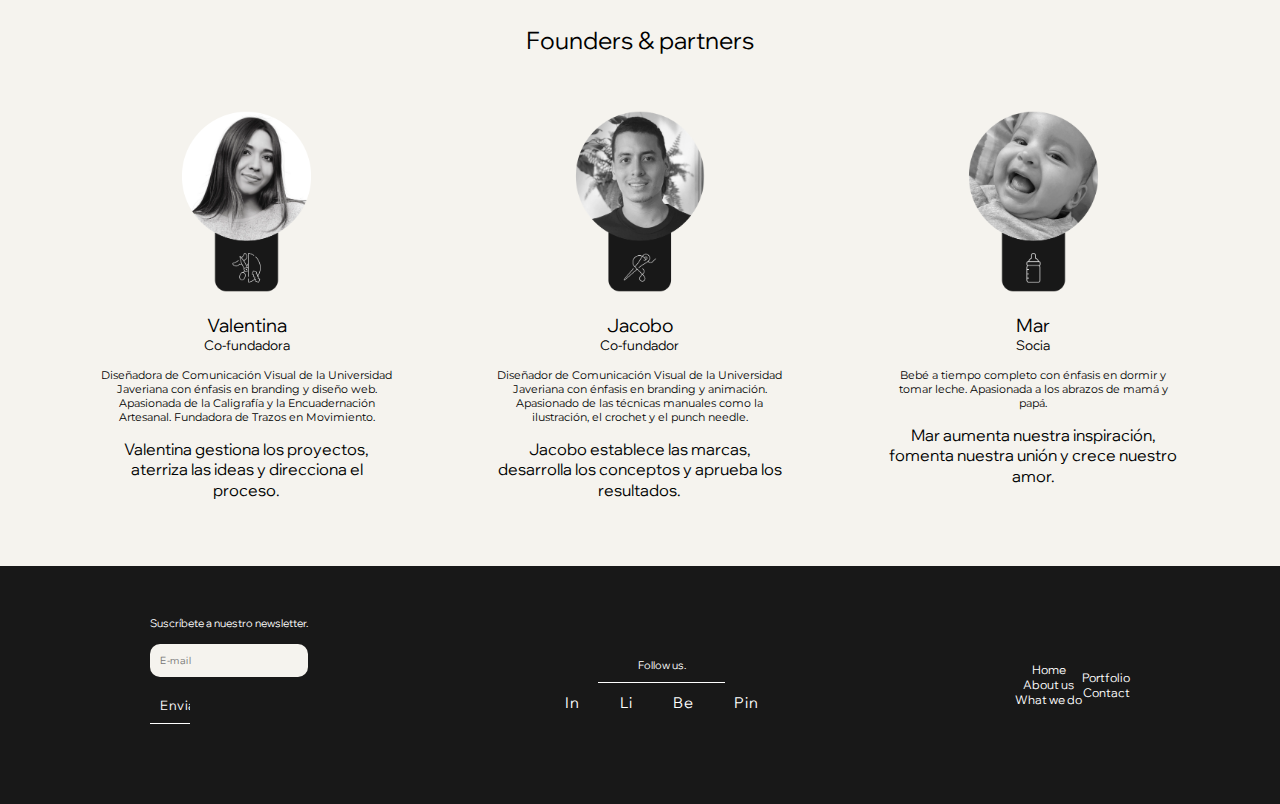
==== commit 1c55e201: "quité la etiqueta <br> de TODOS los HTML, usé divs, h1 y span. Creé los breakpoint para dreams en me" ====
--- a/pages/about-us.html
+++ b/pages/about-us.html
@@ -117,7 +117,10 @@
         <!-- PRIMERA PARTE -->
         <section class="portadas-secundarias">
             <article>
-                <h1 class="titulos-portadas">About us.<br>Esta es nuestra historia</h1>
+                <div>
+                    <h1 class="titulos-portadas">About us.</h1>
+                    <span class="titulos-portadas">Esta es nuestra historia.</span>
+                </div>
                 <img class="logo-about-us" src="../images/logos-about-us.png" alt="logos de GALLO">
             </article>
         </section>
--- a/styles/styles.css
+++ b/styles/styles.css
@@ -256,7 +256,6 @@
   border-radius: 20px;
 }
 .cards-portfolio section {
-  height: 215px;
   position: relative;
   z-index: 100;
   padding: 25px;
@@ -307,6 +306,9 @@
 @media screen and (min-width: 768px) {
   .cards-portfolio {
     padding: 15px;
+  }
+  .cards-portfolio section {
+    height: 215px;
   }
   .contenido-modal {
     display: grid;
@@ -333,9 +335,6 @@
     -o-object-fit: contain;
        object-fit: contain;
   }
-  .contenido-modal .galeria-clientes::-webkit-scrollbar {
-    display: none;
-  }
 }
 /* Media queries desktop  */
 @media screen and (min-width: 1250px) {
@@ -358,9 +357,6 @@
   }
   .contenido-modal .galeria-clientes img {
     width: 600px;
-  }
-  .contenido-modal .galeria-clientes::-webkit-scrollbar {
-    display: none;
   }
 }
 footer {
@@ -769,8 +765,17 @@
   display: none;
 }
 
+/* Primer breakpoint de título principal (dreams) */
+@media screen and (min-width: 504px) {
+  .dreams {
+    margin-left: -5px;
+  }
+}
 /* Media queries tablet */
 @media screen and (min-width: 768px) {
+  .dreams {
+    margin-left: -20px;
+  }
   .video-portada {
     grid-area: video-portada;
     width: 440px;
@@ -800,6 +805,12 @@
     flex-wrap: nowrap;
   }
 }
+/* Segundo breakpoint de título principal (dreams) */
+@media screen and (min-width: 1097px) {
+  .dreams {
+    margin-left: -5px;
+  }
+}
 /* Media queries desktop pequeño */
 @media screen and (min-width: 1250px) {
   .video-portada {
@@ -1061,7 +1072,7 @@
   .links-navegacion li a p {
     font-family: "Wix Madefor Display", sans-serif;
     letter-spacing: 1px;
-    font-size: 10px;
+    font-size: 12px;
   }
   .links-navegacion li a p:hover {
     padding-top: 3px;
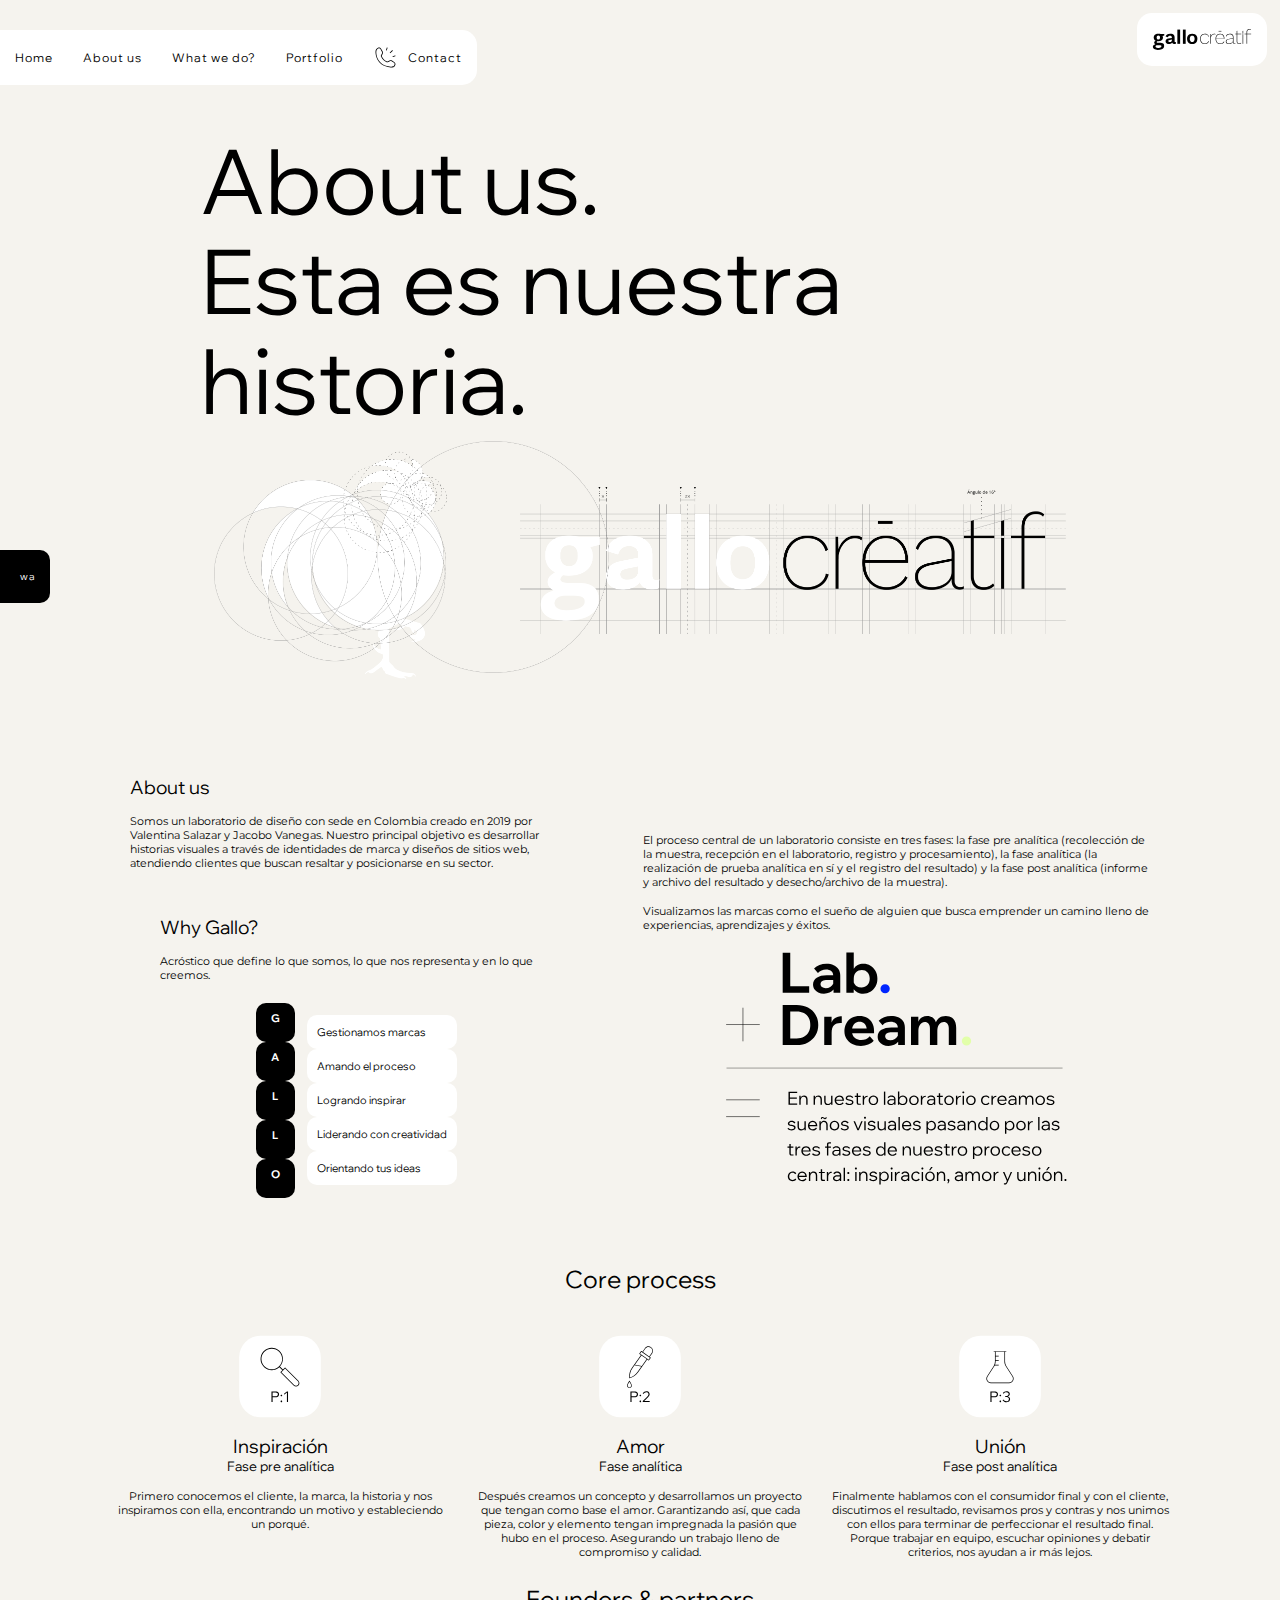
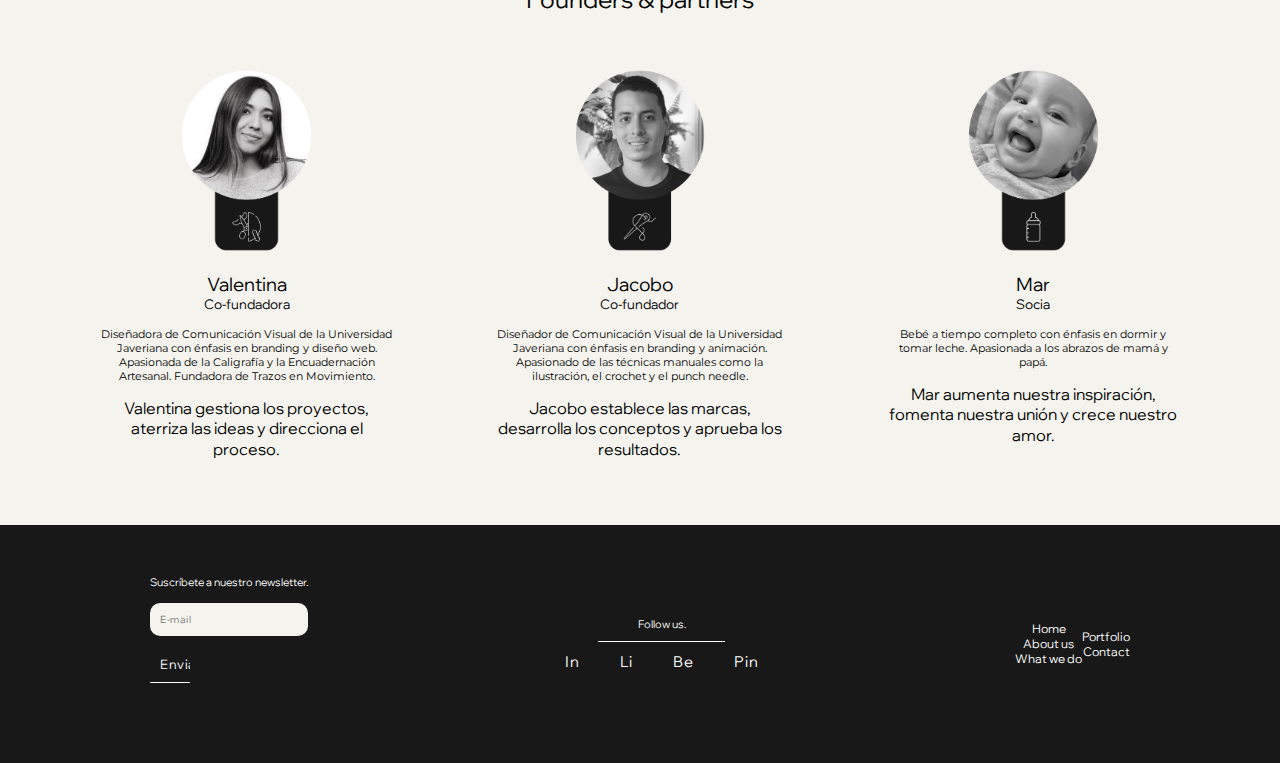
==== commit ad25280e: "cambié el diseño del acróstico para que cada letra estuviera en un cuadrado individualmente. En HTML" ====
--- a/pages/about-us.html
+++ b/pages/about-us.html
@@ -134,7 +134,11 @@
                     <p>Acróstico que define lo que somos, lo que nos representa y en lo que creemos.</p>
                     <span class="acrostico">
                         <span>
-                            <h6 id="vertical" class="titulos">G A L L O</h6>
+                            <h6 id="vertical">G</h6>
+                            <h6 id="vertical">A</h6>
+                            <h6 id="vertical">L</h6>
+                            <h6 id="vertical">L</h6>
+                            <h6 id="vertical">O</h6>
                         </span>
                         <span>
                             <h6 class="titulos">Gestionamos marcas</h6>
--- a/styles/styles.css
+++ b/styles/styles.css
@@ -184,6 +184,12 @@
   font-weight: 800;
   src: local("Wix Madefor Display"), url("../fonts/assets/WixMadeforDisplayExtraBold.woff") format("woff");
 }
+* {
+  padding: 0%;
+  margin: 0%;
+  box-sizing: border-box;
+}
+
 /* botones generales */
 button {
   border-bottom: 1px solid #000;
@@ -571,12 +577,12 @@
   margin: 6px;
 }
 .nuestra-esencia .acrostico span #vertical {
+  font-family: "Wix Madefor Display", sans-serif;
+  text-align: center;
   color: #fff;
-  -ms-writing-mode: tb-lr;
-      writing-mode: vertical-lr;
   background-color: #000;
-  text-orientation: upright;
-  font-size: 1.15em;
+  width: 39px;
+  height: 39px;
 }
 .nuestra-esencia .acrostico span h6 {
   background-color: #fff;
@@ -1129,9 +1135,4 @@
   .portada-portfolio {
     padding: 130px 100px 20px 100px;
   }
-}
-* {
-  padding: 0%;
-  margin: 0%;
-  box-sizing: border-box;
 }/*# sourceMappingURL=styles.css.map */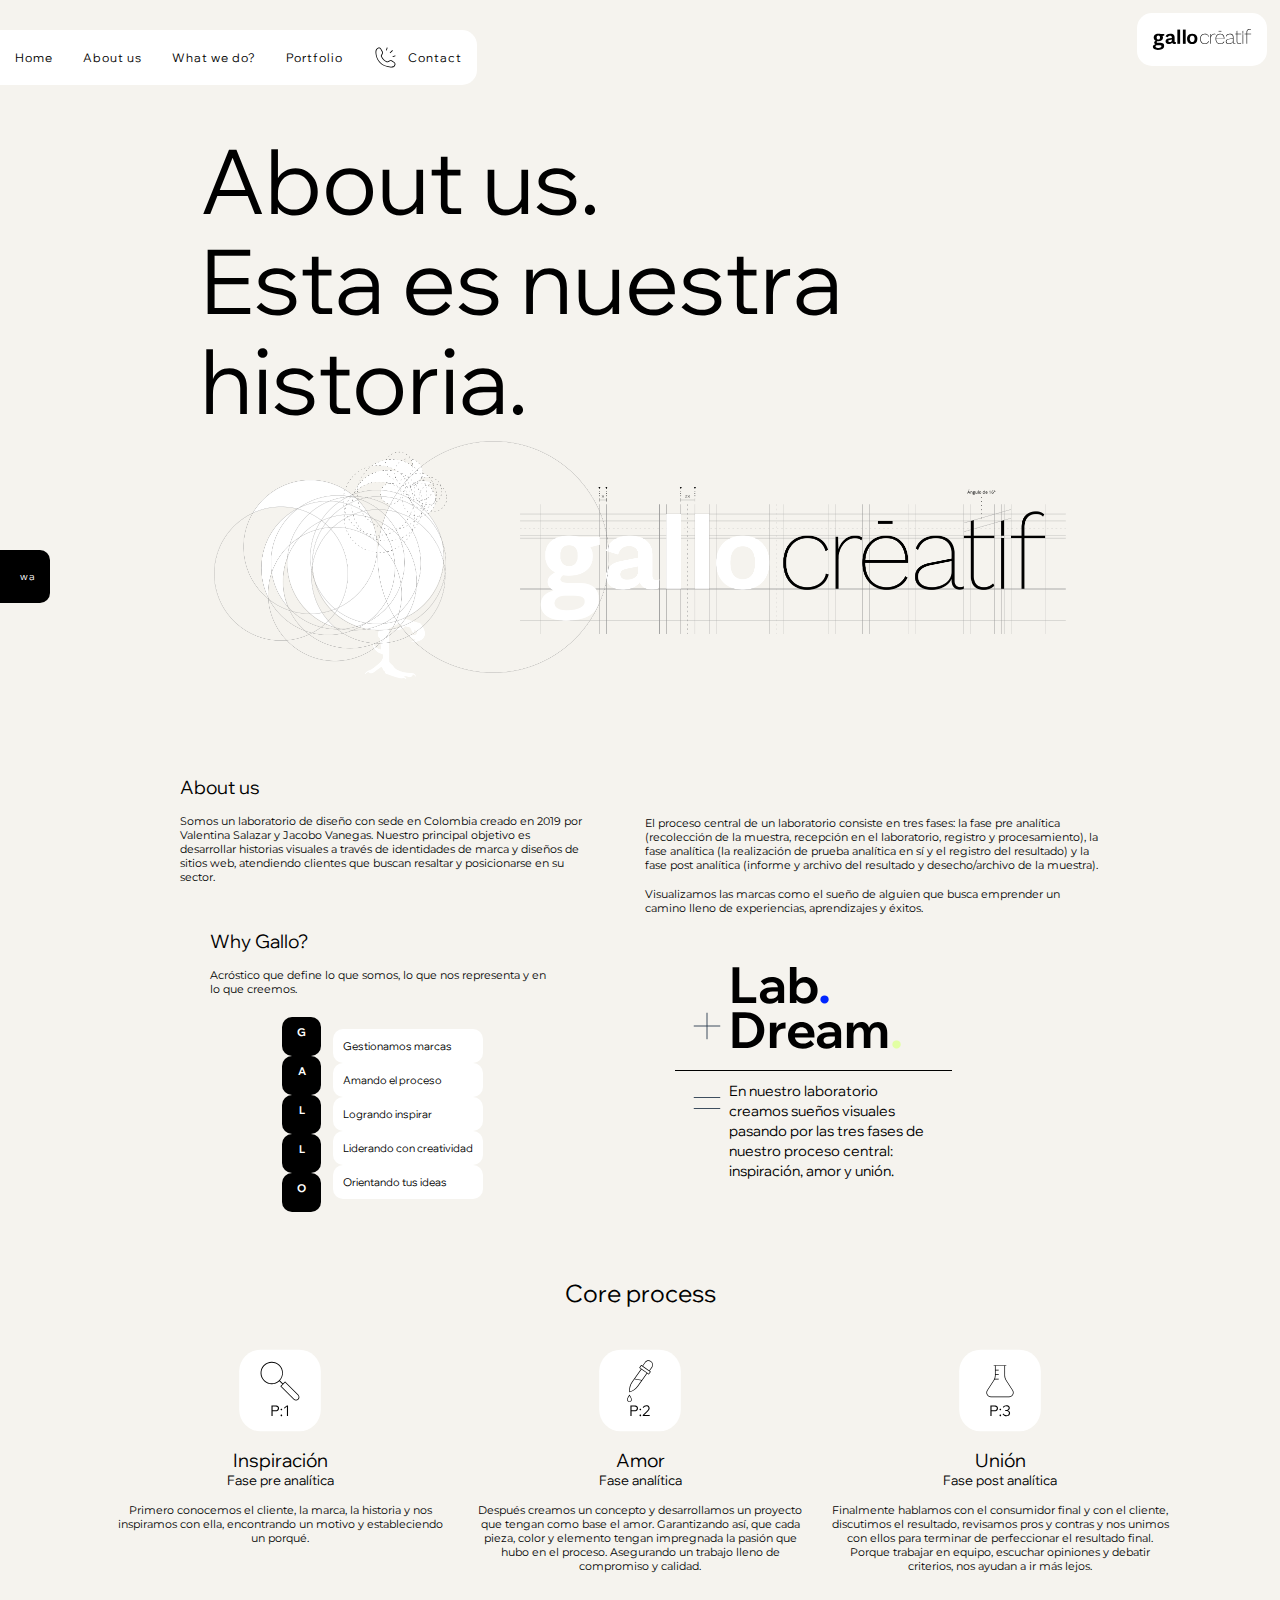
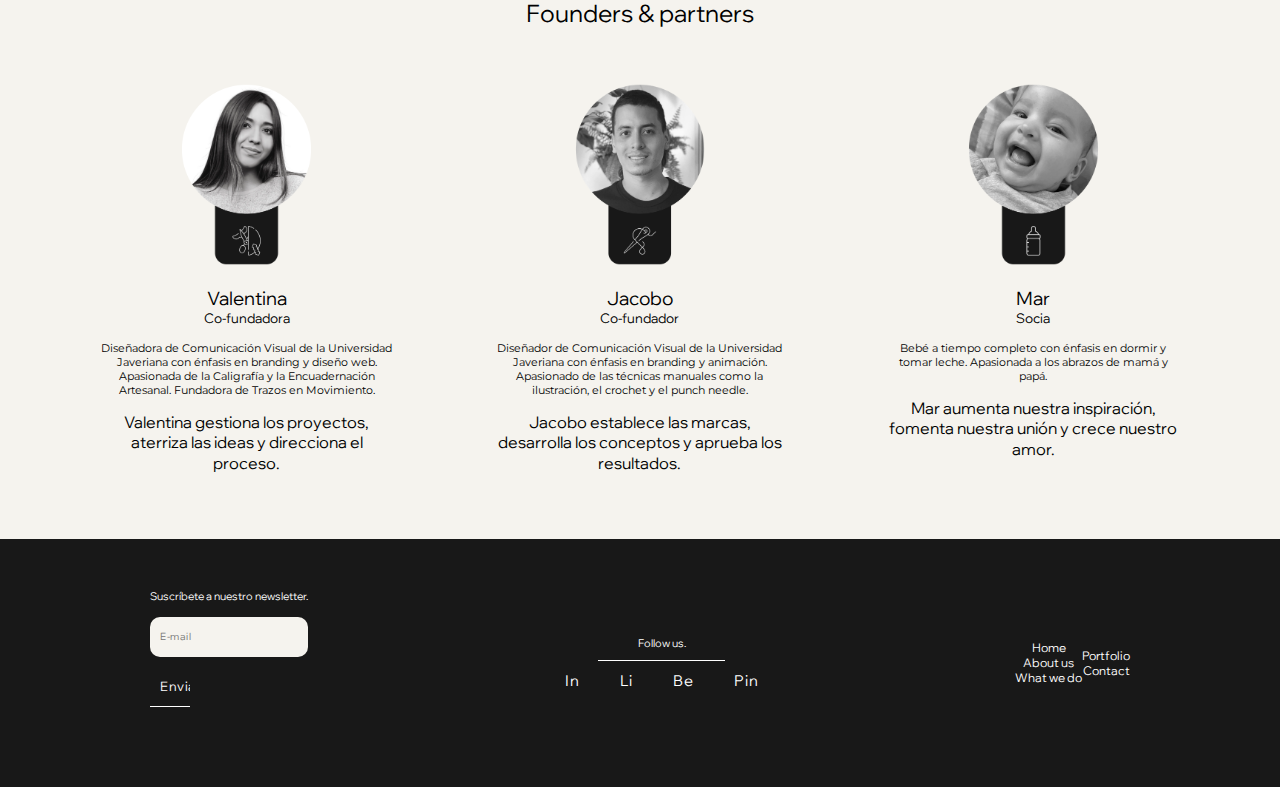
==== commit 981b433a: "cambié la imagen de fórmula de About us, por código para que los textos quedaran como texto y no com" ====
--- a/pages/about-us.html
+++ b/pages/about-us.html
@@ -153,7 +153,34 @@
             <div class="explicacion-concepto-lab">
                 <p>El proceso central de un laboratorio consiste en tres fases: la fase pre analítica (recolección de la muestra, recepción en el laboratorio, registro y procesamiento), la fase analítica (la realización de prueba analítica en sí y el registro del resultado) y la fase post analítica (informe y archivo del resultado y desecho/archivo de la muestra).</p>
                 <p>Visualizamos las marcas como el sueño de alguien que busca emprender un camino lleno de experiencias, aprendizajes y éxitos.</p>
-                <img id="formula" src="../images/formula.svg" alt="formula de gallo">
+
+                <!-- Fórmula -->
+                <div class="formula">
+
+                    <!-- Suma -->
+                    <div class="suma">
+                        <div>
+                            <svg xmlns="http://www.w3.org/2000/svg" class="icon icon-tabler icon-tabler-plus" width="44" height="44" viewBox="0 0 24 24" stroke-width="0.5" stroke="#2c3e50" fill="none" stroke-linecap="round" stroke-linejoin="round">
+                                <path stroke="none" d="M0 0h24v24H0z" fill="none"/>
+                                <line x1="12" y1="5" x2="12" y2="19" />
+                                <line x1="5" y1="12" x2="19" y2="12" />
+                            </svg>
+                        </div>
+                        <div>
+                            <div>Lab<span id="punto-azul">.</span></div>
+                            <div>Dream<span id="punto-verde">.</span></div>
+                        </div>
+                    </div>
+
+                    <!-- Igual -->
+                    <div class="igual">
+                        <svg xmlns="http://www.w3.org/2000/svg" class="icon icon-tabler icon-tabler-equal" width="44" height="44" viewBox="0 0 24 24" stroke-width="0.5" stroke="#2c3e50" fill="none" stroke-linecap="round" stroke-linejoin="round">
+                            <path stroke="none" d="M0 0h24v24H0z" fill="none"/>
+                            <path d="M5 9h14m-14 6h14" />
+                        </svg>
+                        <div>En nuestro laboratorio creamos sueños visuales pasando por las tres fases de nuestro proceso central: inspiración, amor y unión.</div>
+                    </div>
+                    
             </div>
         </section>
         <h2 class="titulos-centrados">Core process</h2>
--- a/styles/styles.css
+++ b/styles/styles.css
@@ -416,6 +416,8 @@
   margin: 14px 0px 15px 0px;
 }
 form input {
+  width: 100%;
+  height: 40px;
   border: none;
   background-color: #F5F3EE;
   font-family: "Wix Madefor Display", sans-serif;
@@ -433,6 +435,8 @@
   padding: 10px;
 }
 form select {
+  width: 100%;
+  height: 40px;
   border: none;
   background-color: #F5F3EE;
   font-weight: 300;
@@ -589,11 +593,48 @@
   padding: 10px;
   border-radius: 10px;
 }
-
-#formula {
-  width: 70%;
-  display: block;
-  margin: 0 auto;
+.nuestra-esencia .formula {
+  display: flex;
+  flex-wrap: wrap;
+  flex-direction: column;
+  justify-content: center;
+  align-items: flex-start;
+}
+.nuestra-esencia .formula .suma {
+  display: flex;
+  flex-wrap: wrap;
+  flex-direction: row;
+  justify-content: center;
+  align-items: flex-end;
+  flex-wrap: nowrap;
+  font-family: "Wix Madefor Display", sans-serif;
+  font-size: 50px;
+  font-weight: 600;
+  line-height: 45px;
+  padding: 10px;
+}
+.nuestra-esencia .formula .suma #punto-azul {
+  color: #0025FF;
+}
+.nuestra-esencia .formula .suma #punto-verde {
+  color: #E2FFA4;
+}
+.nuestra-esencia .formula .igual {
+  display: flex;
+  flex-wrap: wrap;
+  flex-direction: row;
+  justify-content: flex-start;
+  align-items: flex-start;
+  flex-wrap: nowrap;
+  padding: 10px;
+  border-top: 1px solid #000;
+  width: 100%;
+}
+.nuestra-esencia .formula .igual div {
+  width: 80%;
+  font-family: "Wix Madefor Display", sans-serif;
+  font-size: 0.9em;
+  line-height: 20px;
 }
 
 .columnas-about-us {
@@ -631,6 +672,12 @@
     display: flex;
     align-items: center;
   }
+  .nuestra-esencia .formula div {
+    padding: 0px;
+  }
+  .nuestra-esencia .formula .igual {
+    width: 70%;
+  }
   .nuestra-esencia div {
     padding: 10px;
   }
@@ -653,7 +700,7 @@
 /* Media queries desktop pequeño */
 @media screen and (min-width: 1250px) {
   .nuestra-esencia {
-    padding: 0px 100px 0px 100px;
+    padding: 0px 150px 0px 150px;
   }
   .nuestra-esencia div {
     padding: 30px;
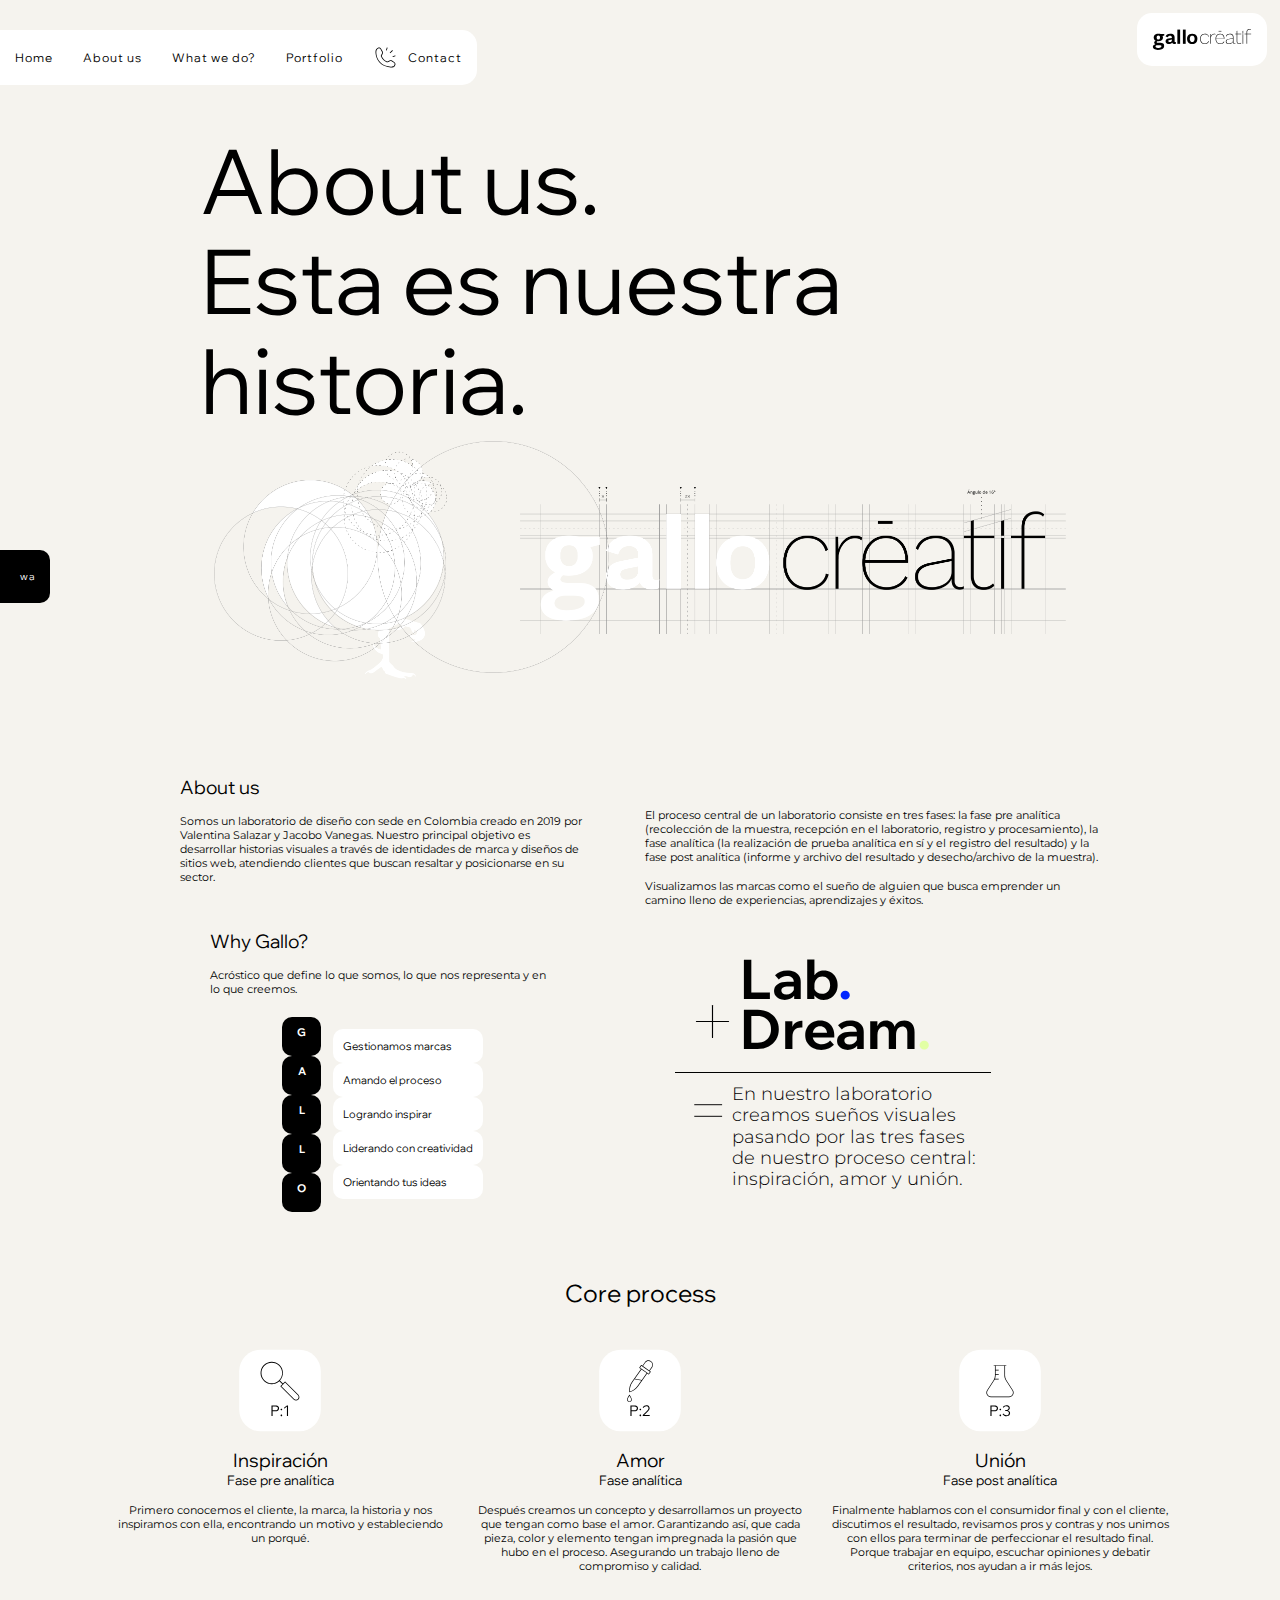
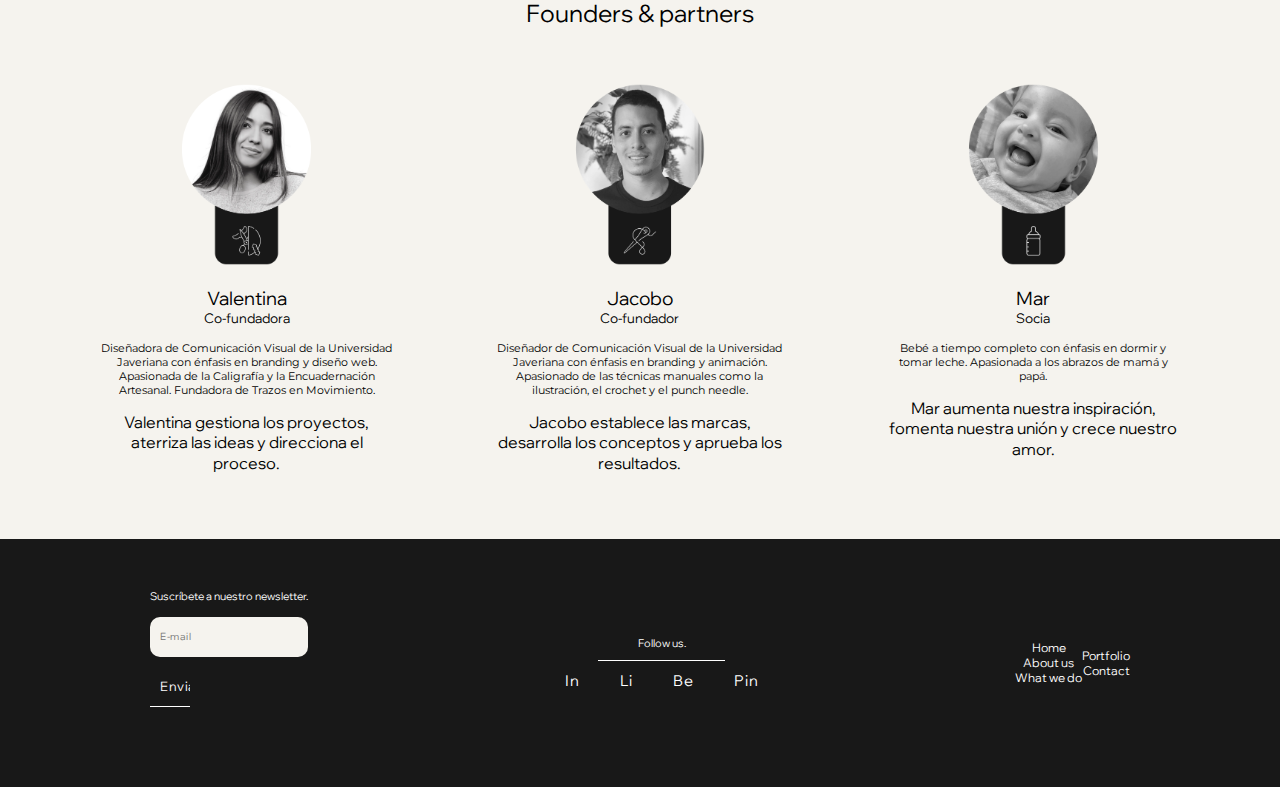
==== commit 87a96728: "agrandé la letra de la fórmula" ====
--- a/pages/about-us.html
+++ b/pages/about-us.html
@@ -160,7 +160,7 @@
                     <!-- Suma -->
                     <div class="suma">
                         <div>
-                            <svg xmlns="http://www.w3.org/2000/svg" class="icon icon-tabler icon-tabler-plus" width="44" height="44" viewBox="0 0 24 24" stroke-width="0.5" stroke="#2c3e50" fill="none" stroke-linecap="round" stroke-linejoin="round">
+                            <svg xmlns="http://www.w3.org/2000/svg" class="icon icon-tabler icon-tabler-plus" width="55" height="55" viewBox="0 0 24 24" stroke-width="0.5" stroke="#000" fill="none" stroke-linecap="round" stroke-linejoin="round">
                                 <path stroke="none" d="M0 0h24v24H0z" fill="none"/>
                                 <line x1="12" y1="5" x2="12" y2="19" />
                                 <line x1="5" y1="12" x2="19" y2="12" />
@@ -174,13 +174,13 @@
 
                     <!-- Igual -->
                     <div class="igual">
-                        <svg xmlns="http://www.w3.org/2000/svg" class="icon icon-tabler icon-tabler-equal" width="44" height="44" viewBox="0 0 24 24" stroke-width="0.5" stroke="#2c3e50" fill="none" stroke-linecap="round" stroke-linejoin="round">
+                        <svg xmlns="http://www.w3.org/2000/svg" class="icon icon-tabler icon-tabler-equal" width="55" height="55" viewBox="0 0 24 24" stroke-width="0.5" stroke="#000" fill="none" stroke-linecap="round" stroke-linejoin="round">
                             <path stroke="none" d="M0 0h24v24H0z" fill="none"/>
                             <path d="M5 9h14m-14 6h14" />
                         </svg>
                         <div>En nuestro laboratorio creamos sueños visuales pasando por las tres fases de nuestro proceso central: inspiración, amor y unión.</div>
                     </div>
-                    
+
             </div>
         </section>
         <h2 class="titulos-centrados">Core process</h2>
--- a/styles/styles.css
+++ b/styles/styles.css
@@ -608,9 +608,9 @@
   align-items: flex-end;
   flex-wrap: nowrap;
   font-family: "Wix Madefor Display", sans-serif;
-  font-size: 50px;
+  font-size: 55px;
   font-weight: 600;
-  line-height: 45px;
+  line-height: 50px;
   padding: 10px;
 }
 .nuestra-esencia .formula .suma #punto-azul {
@@ -631,10 +631,11 @@
   width: 100%;
 }
 .nuestra-esencia .formula .igual div {
-  width: 80%;
-  font-family: "Wix Madefor Display", sans-serif;
-  font-size: 0.9em;
-  line-height: 20px;
+  width: 100%;
+  font-family: "Montserrat", sans-serif;
+  font-size: 1.1em;
+  font-weight: 300;
+  line-height: 1.2em;
 }
 
 .columnas-about-us {
@@ -676,7 +677,7 @@
     padding: 0px;
   }
   .nuestra-esencia .formula .igual {
-    width: 70%;
+    width: 80%;
   }
   .nuestra-esencia div {
     padding: 10px;
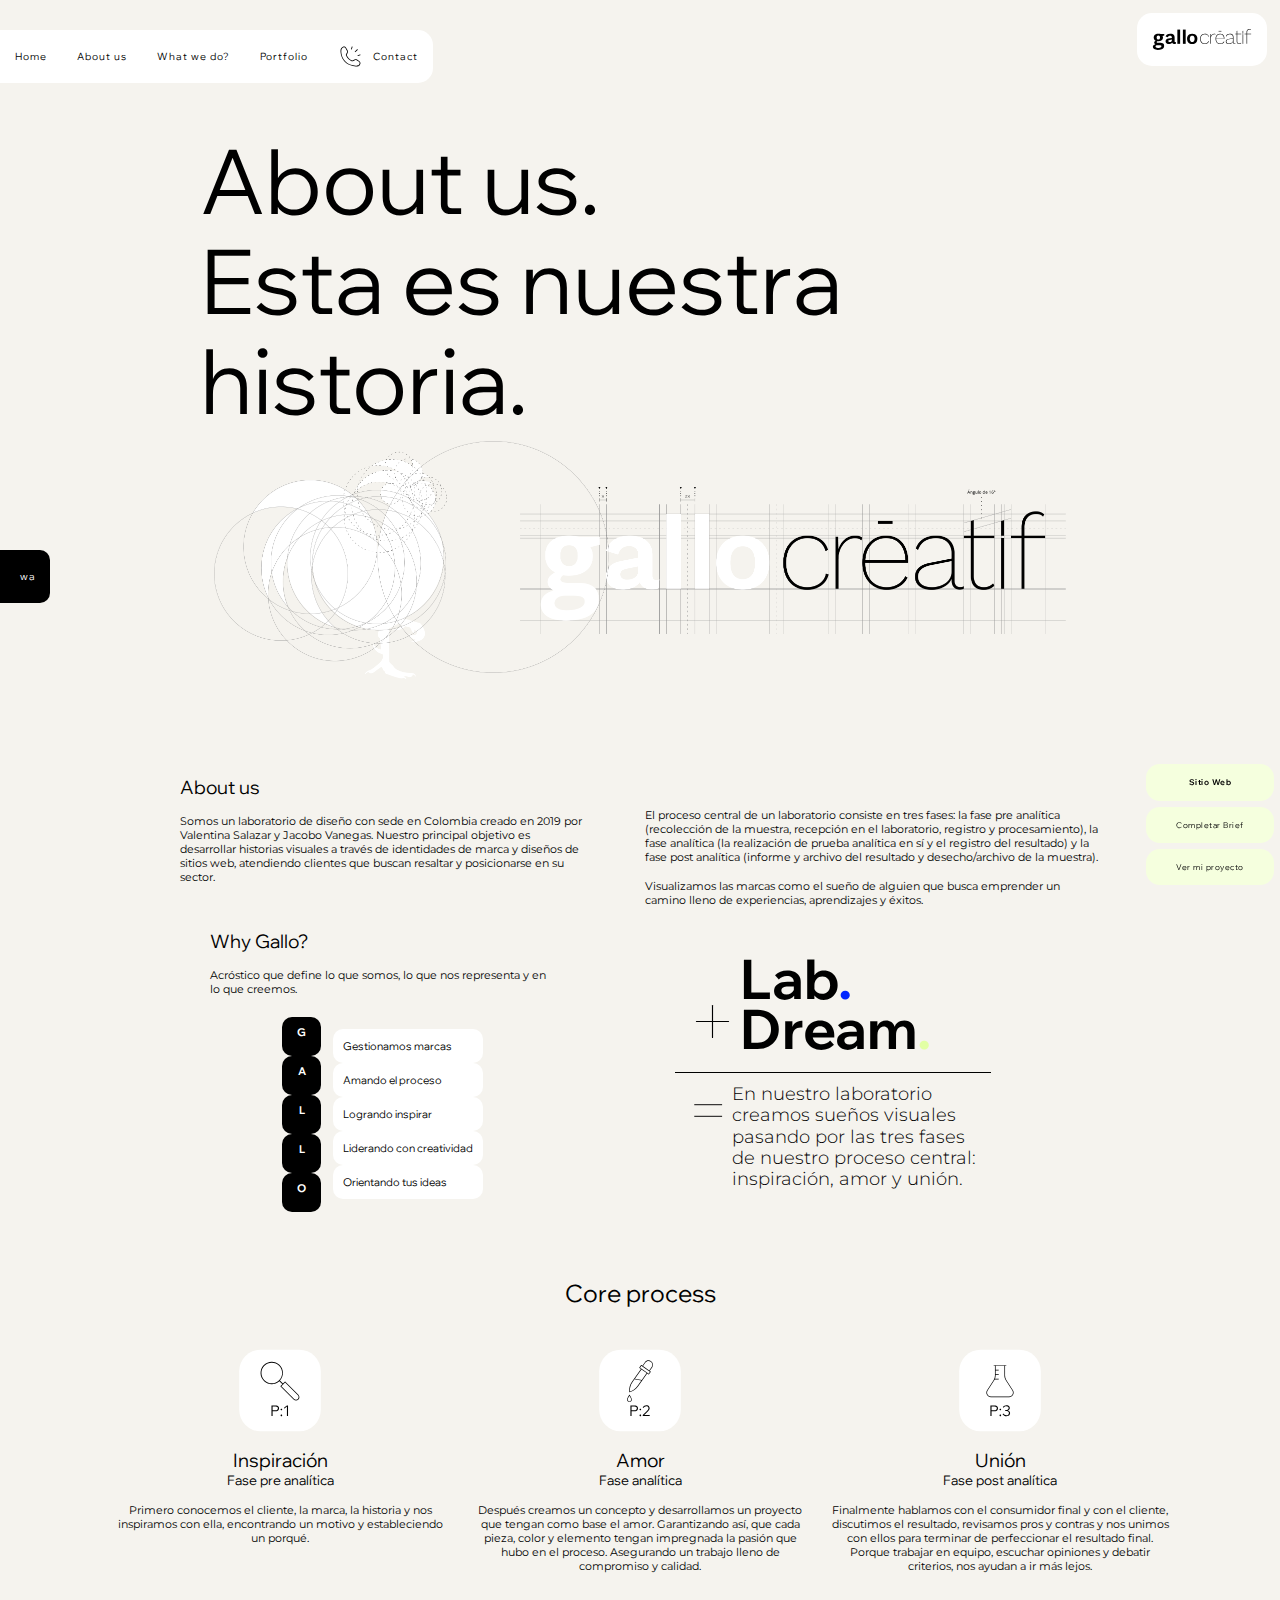
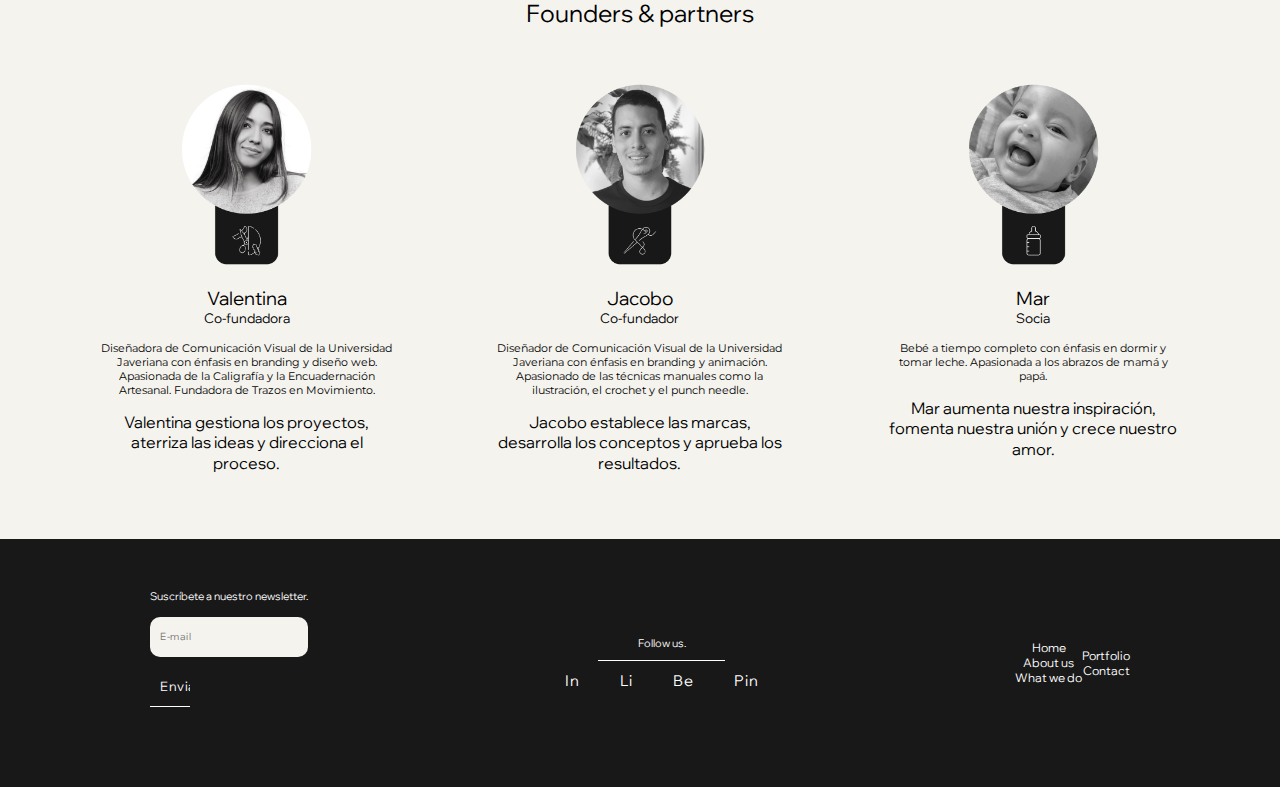
==== commit d9f73045: "se adicionó el navegador universal en todas las páginas" ====
--- a/pages/about-us.html
+++ b/pages/about-us.html
@@ -109,6 +109,11 @@
                     <span class="titulos">wa</span>
                 </div>
             </a>
+        </div>
+        <div class="boton-nav-universal">
+            <div><a href="https://gallocreatif.com/"><strong>Sitio Web</strong></a></div>
+            <div><a href="https://brief.gallocreatif.com/" target="_blank">Completar Brief</a></div>
+            <div><a href="https://proyectos.gallocreatif.com/" target="_blank">Ver mi proyecto</a></div>
         </div>
     </header>
 
--- a/styles/styles.css
+++ b/styles/styles.css
@@ -15,6 +15,7 @@
   display: flex;
   align-items: center;
   background-color: transparent;
+  text-align: center;
 }
 .blanco:hover, button:hover {
   padding-left: 20px;
@@ -254,6 +255,29 @@
   color: #000;
 }
 
+/*Botones del nav universal */
+.boton-nav-universal {
+  position: fixed;
+  bottom: 1%;
+  z-index: 100;
+  right: 0;
+  width: 140px;
+  font-size: 8px;
+  font-family: "Wix Madefor Display", sans-serif;
+}
+.boton-nav-universal div {
+  background-color: #F5FFDE;
+  padding: 13px;
+  margin: 6px;
+  border-radius: 14px;
+  text-align: center;
+  letter-spacing: 0.5px;
+}
+.boton-nav-universal div:hover {
+  cursor: pointer;
+  background-color: #fff;
+}
+
 .cards-portfolio {
   padding: 15px 0px 15px 0px;
 }
@@ -437,6 +461,7 @@
 form select {
   width: 100%;
   height: 40px;
+  color: #000;
   border: none;
   background-color: #F5F3EE;
   font-weight: 300;
@@ -463,6 +488,11 @@
 form textarea:focus {
   outline: none;
   background-color: #E2FFA4;
+}
+form [type=date] {
+  color: #000;
+  width: 100%;
+  height: 40px;
 }
 form [type=radio] {
   cursor: pointer;
@@ -498,6 +528,11 @@
   padding-right: 20px;
   cursor: pointer;
   transition: 0.7s;
+}
+form [type=submit]:focus, form [type=reset]:focus {
+  border-radius: 10px;
+  color: #000;
+  border: none;
 }
 
 .newsletter-formulario {
@@ -644,6 +679,7 @@
 }
 .columnas-about-us div {
   padding: 10px;
+  width: 100%;
 }
 .columnas-about-us div img {
   width: 50%;
@@ -1126,7 +1162,7 @@
   .links-navegacion li a p {
     font-family: "Wix Madefor Display", sans-serif;
     letter-spacing: 1px;
-    font-size: 12px;
+    font-size: 10px;
   }
   .links-navegacion li a p:hover {
     padding-top: 3px;
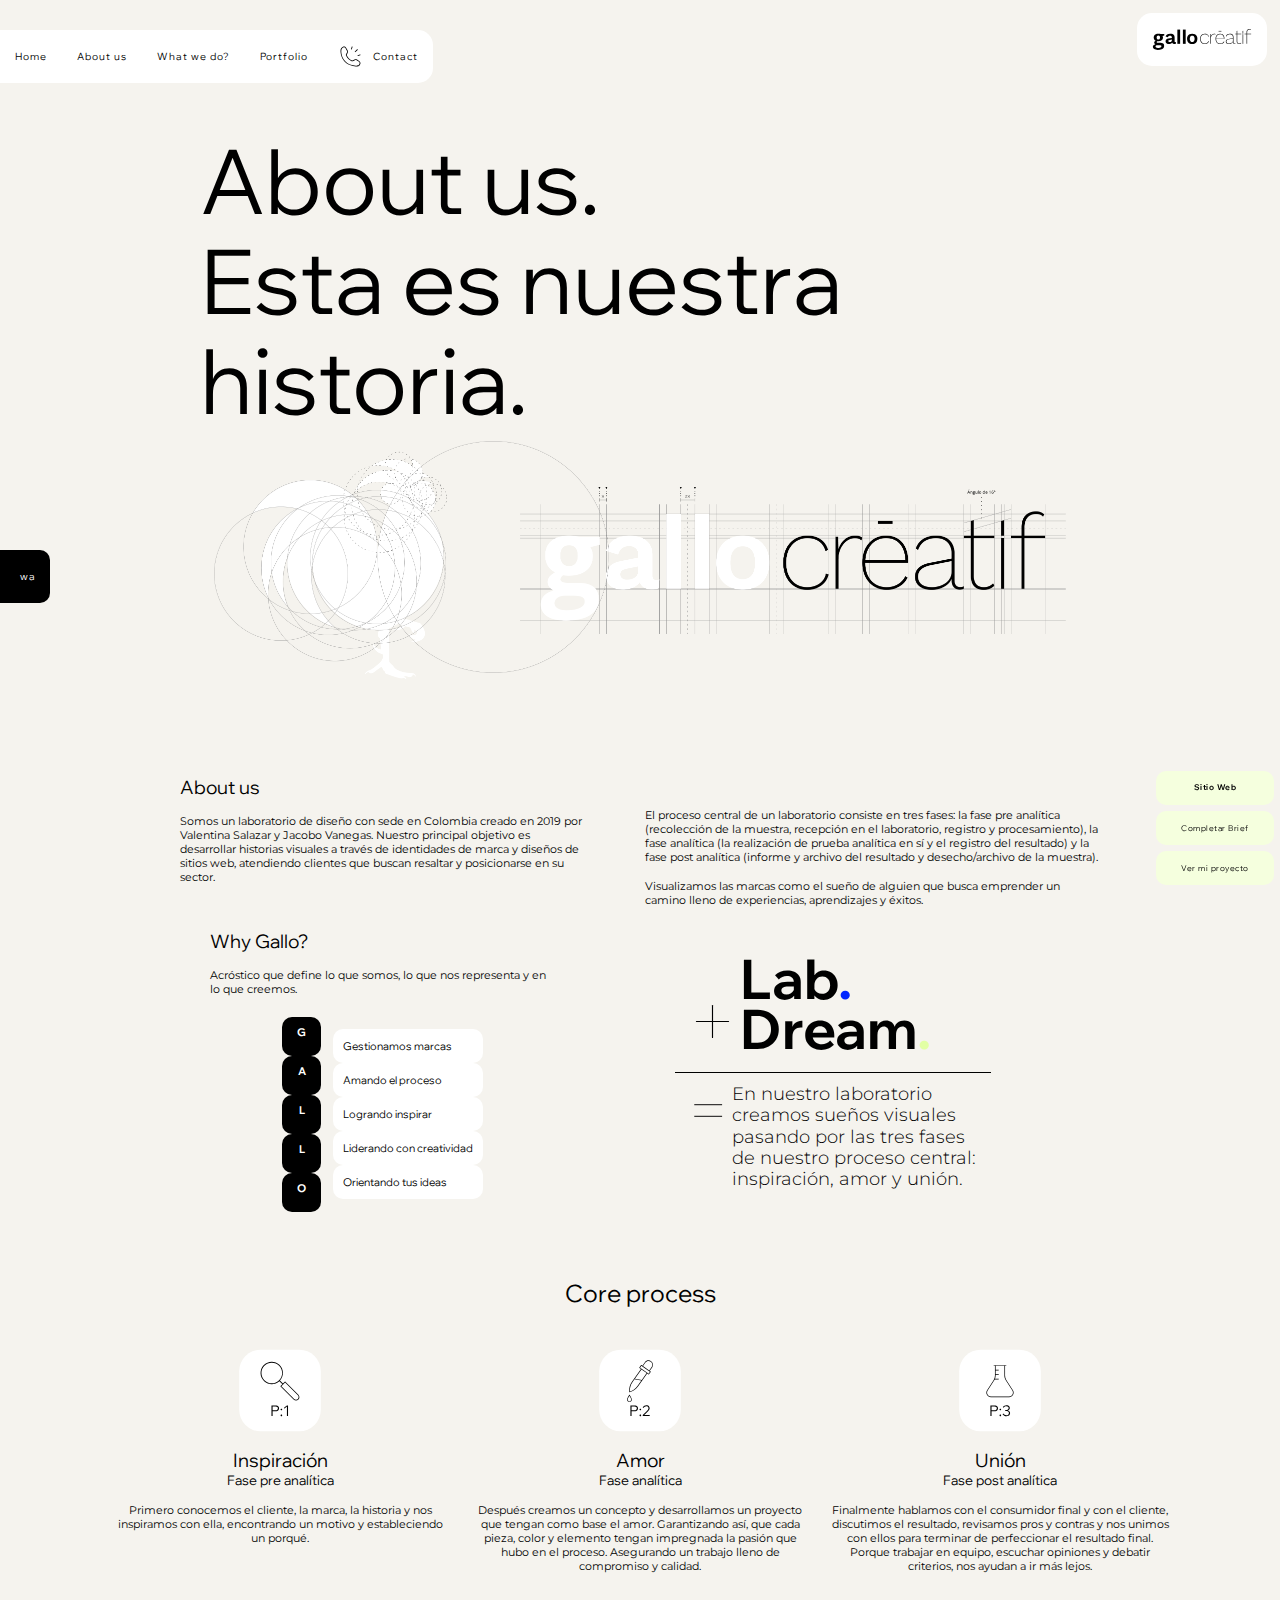
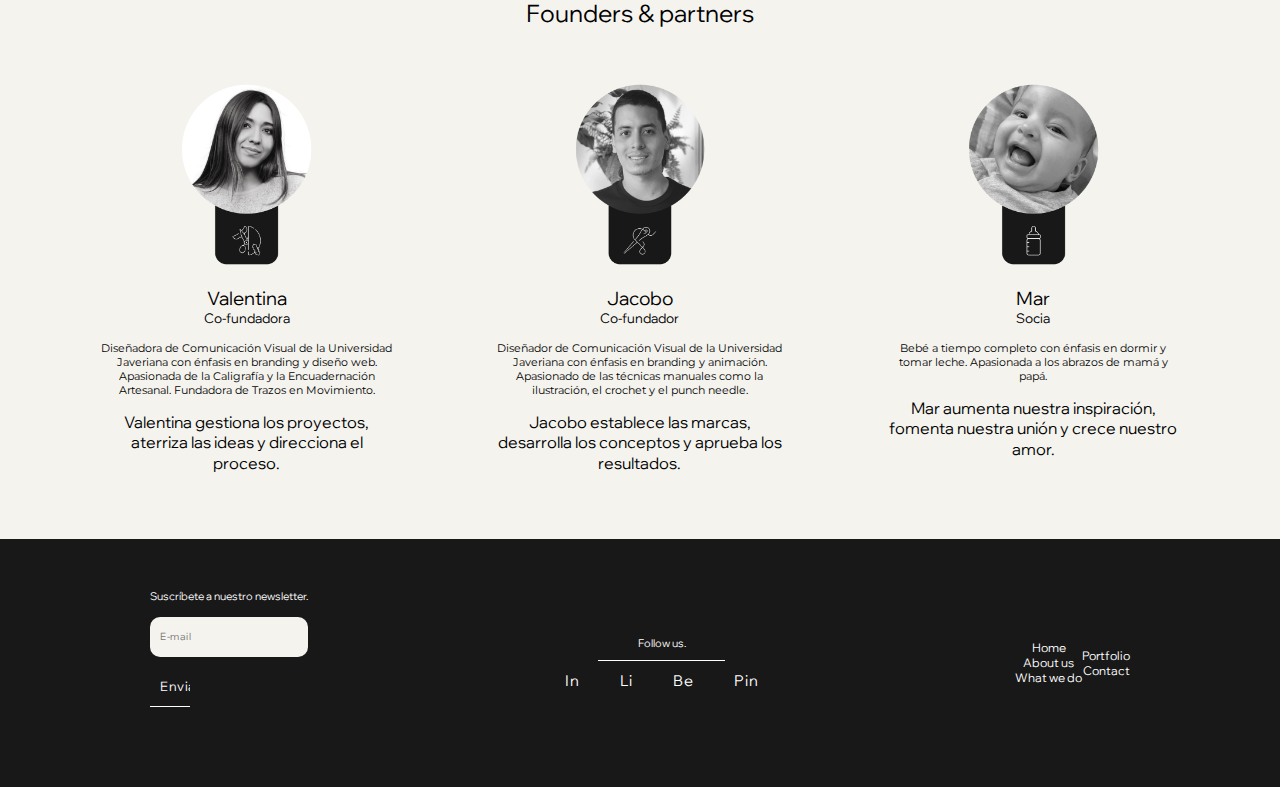
==== commit d994e92a: "quité los div y dejé solo los 'a' en los botones del nav universal" ====
--- a/pages/about-us.html
+++ b/pages/about-us.html
@@ -111,9 +111,9 @@
             </a>
         </div>
         <div class="boton-nav-universal">
-            <div><a href="https://gallocreatif.com/"><strong>Sitio Web</strong></a></div>
-            <div><a href="https://brief.gallocreatif.com/" target="_blank">Completar Brief</a></div>
-            <div><a href="https://proyectos.gallocreatif.com/" target="_blank">Ver mi proyecto</a></div>
+            <a href="https://gallocreatif.com/"><strong>Sitio Web</strong></a>
+            <a href="https://brief.gallocreatif.com/" target="_blank">Completar Brief</a>
+            <a href="https://proyectos.gallocreatif.com/" target="_blank">Ver mi proyecto</a>
         </div>
     </header>
 
--- a/styles/styles.css
+++ b/styles/styles.css
@@ -261,19 +261,20 @@
   bottom: 1%;
   z-index: 100;
   right: 0;
-  width: 140px;
+  width: 130px;
   font-size: 8px;
   font-family: "Wix Madefor Display", sans-serif;
 }
-.boton-nav-universal div {
+.boton-nav-universal a {
+  display: grid;
   background-color: #F5FFDE;
-  padding: 13px;
+  padding: 12px 5px 12px 5px;
   margin: 6px;
-  border-radius: 14px;
+  border-radius: 10px;
   text-align: center;
   letter-spacing: 0.5px;
 }
-.boton-nav-universal div:hover {
+.boton-nav-universal a:hover {
   cursor: pointer;
   background-color: #fff;
 }
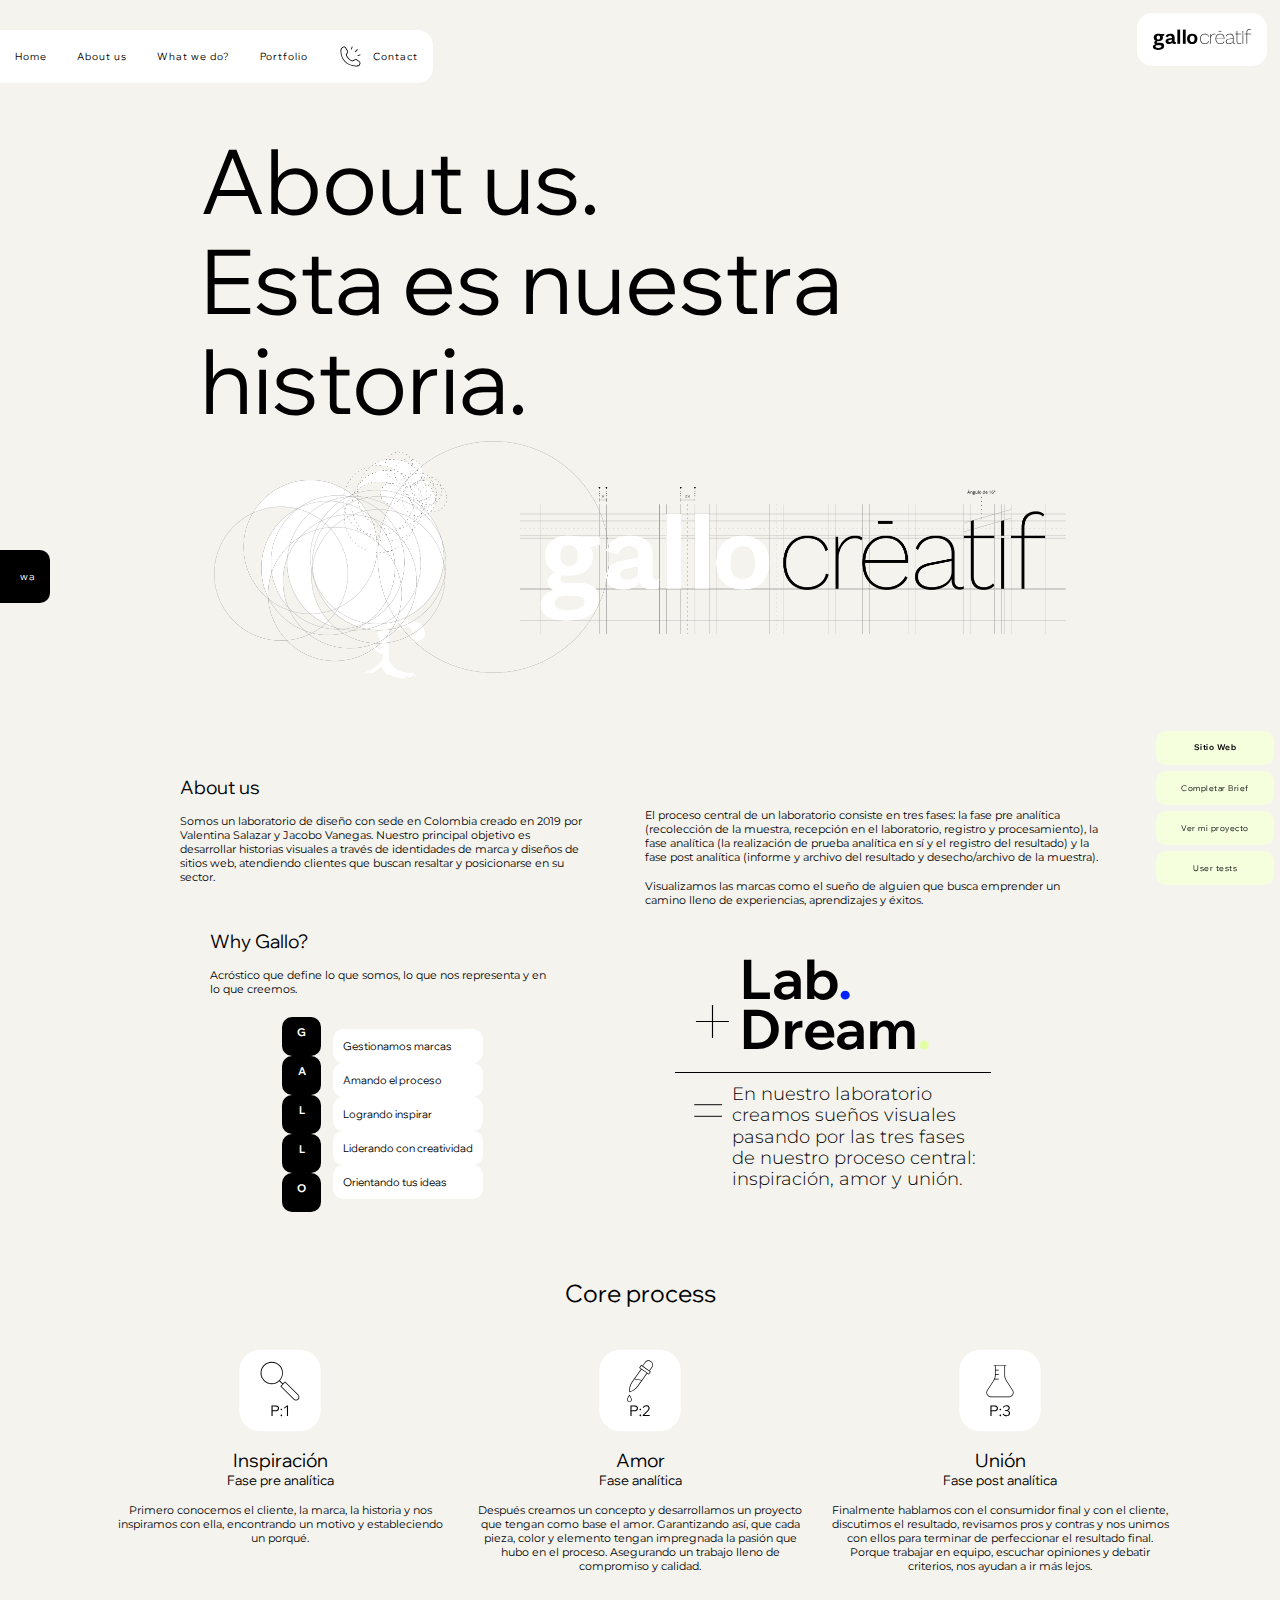
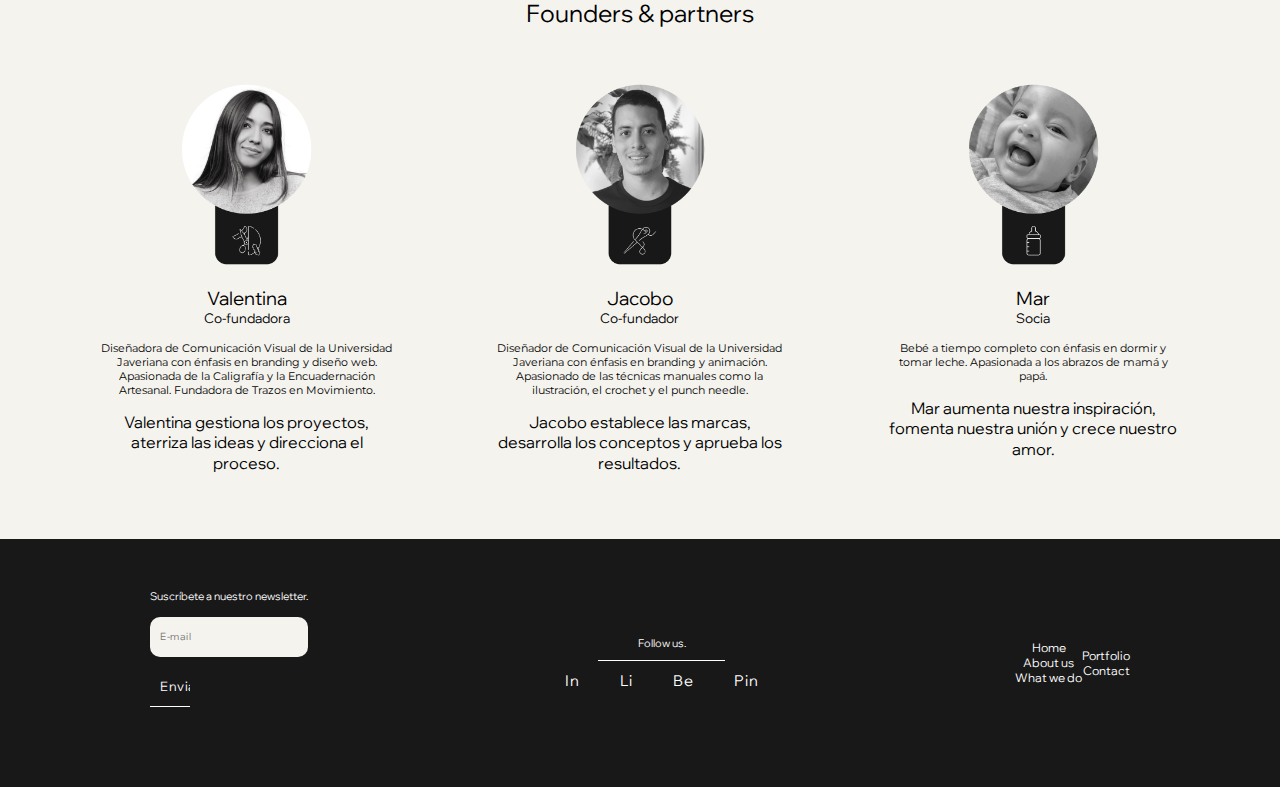
==== commit e757e0e3: "se agregaron ajustes" ====
--- a/pages/about-us.html
+++ b/pages/about-us.html
@@ -114,6 +114,7 @@
             <a href="https://gallocreatif.com/"><strong>Sitio Web</strong></a>
             <a href="https://brief.gallocreatif.com/" target="_blank">Completar Brief</a>
             <a href="https://proyectos.gallocreatif.com/" target="_blank">Ver mi proyecto</a>
+            <a href="https://test.gallocreatif.com/" target="_blank">User tests</a>
         </div>
     </header>
 
